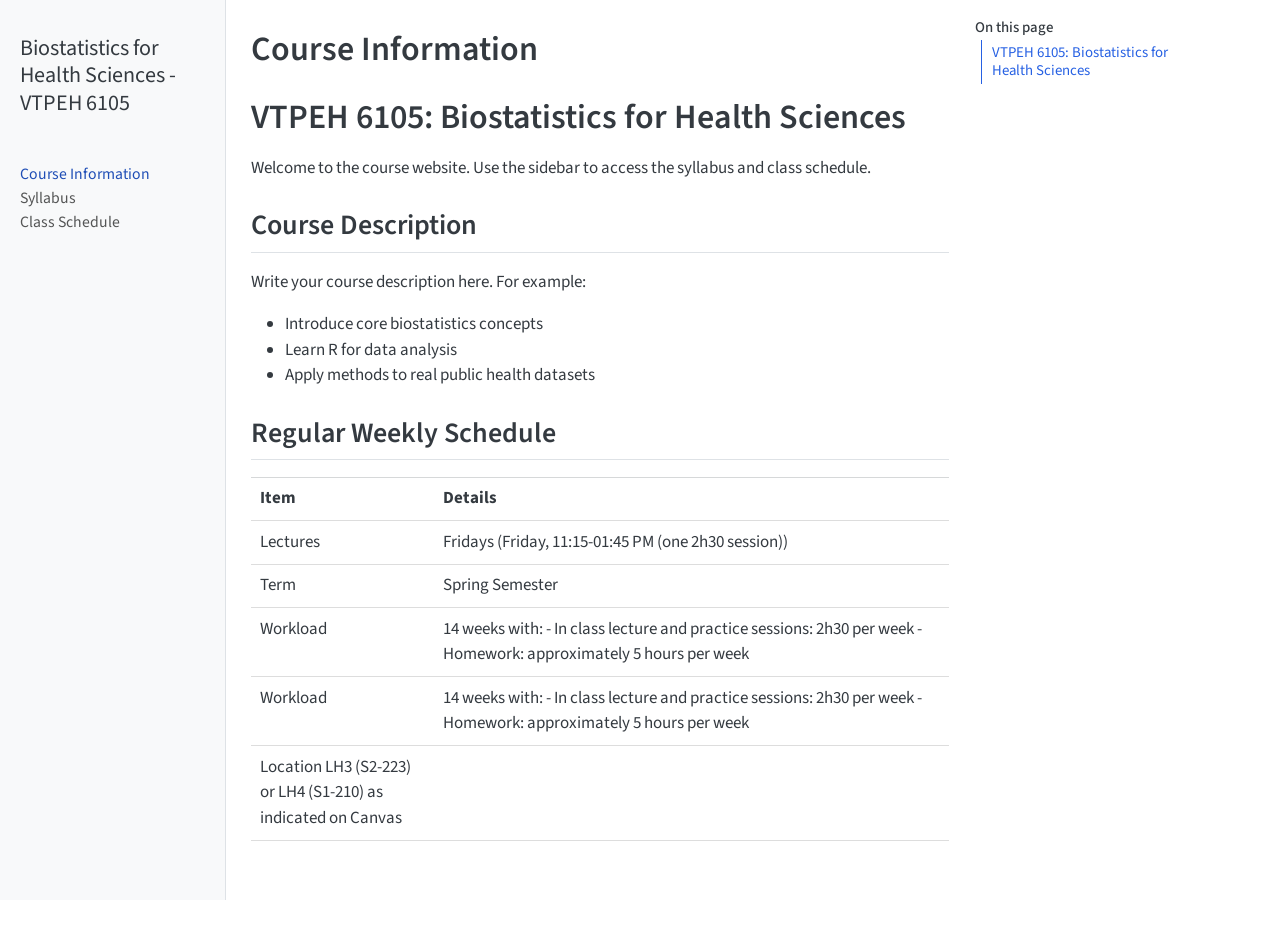
==== docs/index.html @ c9e80346 "Initial Quarto course website" ====
<!DOCTYPE html>
<html xmlns="http://www.w3.org/1999/xhtml" lang="en" xml:lang="en"><head>

<meta charset="utf-8">
<meta name="generator" content="quarto-1.8.27">

<meta name="viewport" content="width=device-width, initial-scale=1.0, user-scalable=yes">


<title>Course Information – Biostatistics for Health Sciences - VTPEH 6105</title>
<style>
code{white-space: pre-wrap;}
span.smallcaps{font-variant: small-caps;}
div.columns{display: flex; gap: min(4vw, 1.5em);}
div.column{flex: auto; overflow-x: auto;}
div.hanging-indent{margin-left: 1.5em; text-indent: -1.5em;}
ul.task-list{list-style: none;}
ul.task-list li input[type="checkbox"] {
  width: 0.8em;
  margin: 0 0.8em 0.2em -1em; /* quarto-specific, see https://github.com/quarto-dev/quarto-cli/issues/4556 */ 
  vertical-align: middle;
}
</style>


<script src="site_libs/quarto-nav/quarto-nav.js"></script>
<script src="site_libs/quarto-nav/headroom.min.js"></script>
<script src="site_libs/clipboard/clipboard.min.js"></script>
<script src="site_libs/quarto-search/autocomplete.umd.js"></script>
<script src="site_libs/quarto-search/fuse.min.js"></script>
<script src="site_libs/quarto-search/quarto-search.js"></script>
<meta name="quarto:offset" content="./">
<script src="site_libs/quarto-html/quarto.js" type="module"></script>
<script src="site_libs/quarto-html/tabsets/tabsets.js" type="module"></script>
<script src="site_libs/quarto-html/axe/axe-check.js" type="module"></script>
<script src="site_libs/quarto-html/popper.min.js"></script>
<script src="site_libs/quarto-html/tippy.umd.min.js"></script>
<script src="site_libs/quarto-html/anchor.min.js"></script>
<link href="site_libs/quarto-html/tippy.css" rel="stylesheet">
<link href="site_libs/quarto-html/quarto-syntax-highlighting-ed96de9b727972fe78a7b5d16c58bf87.css" rel="stylesheet" id="quarto-text-highlighting-styles">
<script src="site_libs/bootstrap/bootstrap.min.js"></script>
<link href="site_libs/bootstrap/bootstrap-icons.css" rel="stylesheet">
<link href="site_libs/bootstrap/bootstrap-a35d343c8bdbcb87d3b82ed68e48a46c.min.css" rel="stylesheet" append-hash="true" id="quarto-bootstrap" data-mode="light">
<script id="quarto-search-options" type="application/json">{
  "location": "sidebar",
  "copy-button": false,
  "collapse-after": 3,
  "panel-placement": "start",
  "type": "textbox",
  "limit": 50,
  "keyboard-shortcut": [
    "f",
    "/",
    "s"
  ],
  "show-item-context": false,
  "language": {
    "search-no-results-text": "No results",
    "search-matching-documents-text": "matching documents",
    "search-copy-link-title": "Copy link to search",
    "search-hide-matches-text": "Hide additional matches",
    "search-more-match-text": "more match in this document",
    "search-more-matches-text": "more matches in this document",
    "search-clear-button-title": "Clear",
    "search-text-placeholder": "",
    "search-detached-cancel-button-title": "Cancel",
    "search-submit-button-title": "Submit",
    "search-label": "Search"
  }
}</script>


<link rel="stylesheet" href="styles.css">
</head>

<body class="nav-sidebar docked quarto-light">

<div id="quarto-search-results"></div>
  <header id="quarto-header" class="headroom fixed-top">
  <nav class="quarto-secondary-nav">
    <div class="container-fluid d-flex">
      <button type="button" class="quarto-btn-toggle btn" data-bs-toggle="collapse" role="button" data-bs-target=".quarto-sidebar-collapse-item" aria-controls="quarto-sidebar" aria-expanded="false" aria-label="Toggle sidebar navigation" onclick="if (window.quartoToggleHeadroom) { window.quartoToggleHeadroom(); }">
        <i class="bi bi-layout-text-sidebar-reverse"></i>
      </button>
        <nav class="quarto-page-breadcrumbs" aria-label="breadcrumb"><ol class="breadcrumb"><li class="breadcrumb-item"><a href="./index.html">Course Information</a></li></ol></nav>
        <a class="flex-grow-1" role="navigation" data-bs-toggle="collapse" data-bs-target=".quarto-sidebar-collapse-item" aria-controls="quarto-sidebar" aria-expanded="false" aria-label="Toggle sidebar navigation" onclick="if (window.quartoToggleHeadroom) { window.quartoToggleHeadroom(); }">      
        </a>
      <button type="button" class="btn quarto-search-button" aria-label="Search" onclick="window.quartoOpenSearch();">
        <i class="bi bi-search"></i>
      </button>
    </div>
  </nav>
</header>
<!-- content -->
<div id="quarto-content" class="quarto-container page-columns page-rows-contents page-layout-article">
<!-- sidebar -->
  <nav id="quarto-sidebar" class="sidebar collapse collapse-horizontal quarto-sidebar-collapse-item sidebar-navigation docked overflow-auto">
    <div class="pt-lg-2 mt-2 text-left sidebar-header">
    <div class="sidebar-title mb-0 py-0">
      <a href="./">Biostatistics for Health Sciences - VTPEH 6105</a> 
    </div>
      </div>
        <div class="mt-2 flex-shrink-0 align-items-center">
        <div class="sidebar-search">
        <div id="quarto-search" class="" title="Search"></div>
        </div>
        </div>
    <div class="sidebar-menu-container"> 
    <ul class="list-unstyled mt-1">
        <li class="sidebar-item">
  <div class="sidebar-item-container"> 
  <a href="./index.html" class="sidebar-item-text sidebar-link active">
 <span class="menu-text">Course Information</span></a>
  </div>
</li>
        <li class="sidebar-item">
  <div class="sidebar-item-container"> 
  <a href="./syllabus.html" class="sidebar-item-text sidebar-link">
 <span class="menu-text">Syllabus</span></a>
  </div>
</li>
        <li class="sidebar-item">
  <div class="sidebar-item-container"> 
  <a href="./schedule.html" class="sidebar-item-text sidebar-link">
 <span class="menu-text">Class Schedule</span></a>
  </div>
</li>
    </ul>
    </div>
</nav>
<div id="quarto-sidebar-glass" class="quarto-sidebar-collapse-item" data-bs-toggle="collapse" data-bs-target=".quarto-sidebar-collapse-item"></div>
<!-- margin-sidebar -->
    <div id="quarto-margin-sidebar" class="sidebar margin-sidebar">
        <nav id="TOC" role="doc-toc" class="toc-active">
    <h2 id="toc-title">On this page</h2>
   
  <ul>
  <li><a href="#vtpeh-6105-biostatistics-for-health-sciences" id="toc-vtpeh-6105-biostatistics-for-health-sciences" class="nav-link active" data-scroll-target="#vtpeh-6105-biostatistics-for-health-sciences">VTPEH 6105: Biostatistics for Health Sciences</a>
  <ul class="collapse">
  <li><a href="#course-description" id="toc-course-description" class="nav-link" data-scroll-target="#course-description">Course Description</a></li>
  <li><a href="#regular-weekly-schedule" id="toc-regular-weekly-schedule" class="nav-link" data-scroll-target="#regular-weekly-schedule">Regular Weekly Schedule</a></li>
  </ul></li>
  </ul>
</nav>
    </div>
<!-- main -->
<main class="content" id="quarto-document-content">

<header id="title-block-header" class="quarto-title-block default">
<div class="quarto-title">
<h1 class="title">Course Information</h1>
</div>



<div class="quarto-title-meta">

    
  
    
  </div>
  


</header>


<section id="vtpeh-6105-biostatistics-for-health-sciences" class="level1">
<h1>VTPEH 6105: Biostatistics for Health Sciences</h1>
<p>Welcome to the course website. Use the sidebar to access the syllabus and class schedule.</p>
<section id="course-description" class="level2">
<h2 class="anchored" data-anchor-id="course-description">Course Description</h2>
<p>Write your course description here. For example:</p>
<ul>
<li>Introduce core biostatistics concepts</li>
<li>Learn R for data analysis</li>
<li>Apply methods to real public health datasets</li>
</ul>
</section>
<section id="regular-weekly-schedule" class="level2">
<h2 class="anchored" data-anchor-id="regular-weekly-schedule">Regular Weekly Schedule</h2>
<table class="caption-top table">
<colgroup>
<col style="width: 26%">
<col style="width: 73%">
</colgroup>
<thead>
<tr class="header">
<th>Item</th>
<th>Details</th>
</tr>
</thead>
<tbody>
<tr class="odd">
<td>Lectures</td>
<td>Fridays (Friday, 11:15-01:45 PM (one 2h30 session))</td>
</tr>
<tr class="even">
<td>Term</td>
<td>Spring Semester</td>
</tr>
<tr class="odd">
<td>Workload</td>
<td>14 weeks with: - In class lecture and practice sessions: 2h30 per week - Homework: approximately 5 hours per week</td>
</tr>
<tr class="even">
<td>Workload</td>
<td>14 weeks with: - In class lecture and practice sessions: 2h30 per week - Homework: approximately 5 hours per week</td>
</tr>
<tr class="odd">
<td>Location LH3 (S2-223) or LH4 (S1-210) as indicated on Canvas</td>
<td></td>
</tr>
</tbody>
</table>


</section>
</section>

</main> <!-- /main -->
<script id="quarto-html-after-body" type="application/javascript">
  window.document.addEventListener("DOMContentLoaded", function (event) {
    const icon = "";
    const anchorJS = new window.AnchorJS();
    anchorJS.options = {
      placement: 'right',
      icon: icon
    };
    anchorJS.add('.anchored');
    const isCodeAnnotation = (el) => {
      for (const clz of el.classList) {
        if (clz.startsWith('code-annotation-')) {                     
          return true;
        }
      }
      return false;
    }
    const onCopySuccess = function(e) {
      // button target
      const button = e.trigger;
      // don't keep focus
      button.blur();
      // flash "checked"
      button.classList.add('code-copy-button-checked');
      var currentTitle = button.getAttribute("title");
      button.setAttribute("title", "Copied!");
      let tooltip;
      if (window.bootstrap) {
        button.setAttribute("data-bs-toggle", "tooltip");
        button.setAttribute("data-bs-placement", "left");
        button.setAttribute("data-bs-title", "Copied!");
        tooltip = new bootstrap.Tooltip(button, 
          { trigger: "manual", 
            customClass: "code-copy-button-tooltip",
            offset: [0, -8]});
        tooltip.show();    
      }
      setTimeout(function() {
        if (tooltip) {
          tooltip.hide();
          button.removeAttribute("data-bs-title");
          button.removeAttribute("data-bs-toggle");
          button.removeAttribute("data-bs-placement");
        }
        button.setAttribute("title", currentTitle);
        button.classList.remove('code-copy-button-checked');
      }, 1000);
      // clear code selection
      e.clearSelection();
    }
    const getTextToCopy = function(trigger) {
      const outerScaffold = trigger.parentElement.cloneNode(true);
      const codeEl = outerScaffold.querySelector('code');
      for (const childEl of codeEl.children) {
        if (isCodeAnnotation(childEl)) {
          childEl.remove();
        }
      }
      return codeEl.innerText;
    }
    const clipboard = new window.ClipboardJS('.code-copy-button:not([data-in-quarto-modal])', {
      text: getTextToCopy
    });
    clipboard.on('success', onCopySuccess);
    if (window.document.getElementById('quarto-embedded-source-code-modal')) {
      const clipboardModal = new window.ClipboardJS('.code-copy-button[data-in-quarto-modal]', {
        text: getTextToCopy,
        container: window.document.getElementById('quarto-embedded-source-code-modal')
      });
      clipboardModal.on('success', onCopySuccess);
    }
      var localhostRegex = new RegExp(/^(?:http|https):\/\/localhost\:?[0-9]*\//);
      var mailtoRegex = new RegExp(/^mailto:/);
        var filterRegex = new RegExp('/' + window.location.host + '/');
      var isInternal = (href) => {
          return filterRegex.test(href) || localhostRegex.test(href) || mailtoRegex.test(href);
      }
      // Inspect non-navigation links and adorn them if external
     var links = window.document.querySelectorAll('a[href]:not(.nav-link):not(.navbar-brand):not(.toc-action):not(.sidebar-link):not(.sidebar-item-toggle):not(.pagination-link):not(.no-external):not([aria-hidden]):not(.dropdown-item):not(.quarto-navigation-tool):not(.about-link)');
      for (var i=0; i<links.length; i++) {
        const link = links[i];
        if (!isInternal(link.href)) {
          // undo the damage that might have been done by quarto-nav.js in the case of
          // links that we want to consider external
          if (link.dataset.originalHref !== undefined) {
            link.href = link.dataset.originalHref;
          }
        }
      }
    function tippyHover(el, contentFn, onTriggerFn, onUntriggerFn) {
      const config = {
        allowHTML: true,
        maxWidth: 500,
        delay: 100,
        arrow: false,
        appendTo: function(el) {
            return el.parentElement;
        },
        interactive: true,
        interactiveBorder: 10,
        theme: 'quarto',
        placement: 'bottom-start',
      };
      if (contentFn) {
        config.content = contentFn;
      }
      if (onTriggerFn) {
        config.onTrigger = onTriggerFn;
      }
      if (onUntriggerFn) {
        config.onUntrigger = onUntriggerFn;
      }
      window.tippy(el, config); 
    }
    const noterefs = window.document.querySelectorAll('a[role="doc-noteref"]');
    for (var i=0; i<noterefs.length; i++) {
      const ref = noterefs[i];
      tippyHover(ref, function() {
        // use id or data attribute instead here
        let href = ref.getAttribute('data-footnote-href') || ref.getAttribute('href');
        try { href = new URL(href).hash; } catch {}
        const id = href.replace(/^#\/?/, "");
        const note = window.document.getElementById(id);
        if (note) {
          return note.innerHTML;
        } else {
          return "";
        }
      });
    }
    const xrefs = window.document.querySelectorAll('a.quarto-xref');
    const processXRef = (id, note) => {
      // Strip column container classes
      const stripColumnClz = (el) => {
        el.classList.remove("page-full", "page-columns");
        if (el.children) {
          for (const child of el.children) {
            stripColumnClz(child);
          }
        }
      }
      stripColumnClz(note)
      if (id === null || id.startsWith('sec-')) {
        // Special case sections, only their first couple elements
        const container = document.createElement("div");
        if (note.children && note.children.length > 2) {
          container.appendChild(note.children[0].cloneNode(true));
          for (let i = 1; i < note.children.length; i++) {
            const child = note.children[i];
            if (child.tagName === "P" && child.innerText === "") {
              continue;
            } else {
              container.appendChild(child.cloneNode(true));
              break;
            }
          }
          if (window.Quarto?.typesetMath) {
            window.Quarto.typesetMath(container);
          }
          return container.innerHTML
        } else {
          if (window.Quarto?.typesetMath) {
            window.Quarto.typesetMath(note);
          }
          return note.innerHTML;
        }
      } else {
        // Remove any anchor links if they are present
        const anchorLink = note.querySelector('a.anchorjs-link');
        if (anchorLink) {
          anchorLink.remove();
        }
        if (window.Quarto?.typesetMath) {
          window.Quarto.typesetMath(note);
        }
        if (note.classList.contains("callout")) {
          return note.outerHTML;
        } else {
          return note.innerHTML;
        }
      }
    }
    for (var i=0; i<xrefs.length; i++) {
      const xref = xrefs[i];
      tippyHover(xref, undefined, function(instance) {
        instance.disable();
        let url = xref.getAttribute('href');
        let hash = undefined; 
        if (url.startsWith('#')) {
          hash = url;
        } else {
          try { hash = new URL(url).hash; } catch {}
        }
        if (hash) {
          const id = hash.replace(/^#\/?/, "");
          const note = window.document.getElementById(id);
          if (note !== null) {
            try {
              const html = processXRef(id, note.cloneNode(true));
              instance.setContent(html);
            } finally {
              instance.enable();
              instance.show();
            }
          } else {
            // See if we can fetch this
            fetch(url.split('#')[0])
            .then(res => res.text())
            .then(html => {
              const parser = new DOMParser();
              const htmlDoc = parser.parseFromString(html, "text/html");
              const note = htmlDoc.getElementById(id);
              if (note !== null) {
                const html = processXRef(id, note);
                instance.setContent(html);
              } 
            }).finally(() => {
              instance.enable();
              instance.show();
            });
          }
        } else {
          // See if we can fetch a full url (with no hash to target)
          // This is a special case and we should probably do some content thinning / targeting
          fetch(url)
          .then(res => res.text())
          .then(html => {
            const parser = new DOMParser();
            const htmlDoc = parser.parseFromString(html, "text/html");
            const note = htmlDoc.querySelector('main.content');
            if (note !== null) {
              // This should only happen for chapter cross references
              // (since there is no id in the URL)
              // remove the first header
              if (note.children.length > 0 && note.children[0].tagName === "HEADER") {
                note.children[0].remove();
              }
              const html = processXRef(null, note);
              instance.setContent(html);
            } 
          }).finally(() => {
            instance.enable();
            instance.show();
          });
        }
      }, function(instance) {
      });
    }
        let selectedAnnoteEl;
        const selectorForAnnotation = ( cell, annotation) => {
          let cellAttr = 'data-code-cell="' + cell + '"';
          let lineAttr = 'data-code-annotation="' +  annotation + '"';
          const selector = 'span[' + cellAttr + '][' + lineAttr + ']';
          return selector;
        }
        const selectCodeLines = (annoteEl) => {
          const doc = window.document;
          const targetCell = annoteEl.getAttribute("data-target-cell");
          const targetAnnotation = annoteEl.getAttribute("data-target-annotation");
          const annoteSpan = window.document.querySelector(selectorForAnnotation(targetCell, targetAnnotation));
          const lines = annoteSpan.getAttribute("data-code-lines").split(",");
          const lineIds = lines.map((line) => {
            return targetCell + "-" + line;
          })
          let top = null;
          let height = null;
          let parent = null;
          if (lineIds.length > 0) {
              //compute the position of the single el (top and bottom and make a div)
              const el = window.document.getElementById(lineIds[0]);
              top = el.offsetTop;
              height = el.offsetHeight;
              parent = el.parentElement.parentElement;
            if (lineIds.length > 1) {
              const lastEl = window.document.getElementById(lineIds[lineIds.length - 1]);
              const bottom = lastEl.offsetTop + lastEl.offsetHeight;
              height = bottom - top;
            }
            if (top !== null && height !== null && parent !== null) {
              // cook up a div (if necessary) and position it 
              let div = window.document.getElementById("code-annotation-line-highlight");
              if (div === null) {
                div = window.document.createElement("div");
                div.setAttribute("id", "code-annotation-line-highlight");
                div.style.position = 'absolute';
                parent.appendChild(div);
              }
              div.style.top = top - 2 + "px";
              div.style.height = height + 4 + "px";
              div.style.left = 0;
              let gutterDiv = window.document.getElementById("code-annotation-line-highlight-gutter");
              if (gutterDiv === null) {
                gutterDiv = window.document.createElement("div");
                gutterDiv.setAttribute("id", "code-annotation-line-highlight-gutter");
                gutterDiv.style.position = 'absolute';
                const codeCell = window.document.getElementById(targetCell);
                const gutter = codeCell.querySelector('.code-annotation-gutter');
                gutter.appendChild(gutterDiv);
              }
              gutterDiv.style.top = top - 2 + "px";
              gutterDiv.style.height = height + 4 + "px";
            }
            selectedAnnoteEl = annoteEl;
          }
        };
        const unselectCodeLines = () => {
          const elementsIds = ["code-annotation-line-highlight", "code-annotation-line-highlight-gutter"];
          elementsIds.forEach((elId) => {
            const div = window.document.getElementById(elId);
            if (div) {
              div.remove();
            }
          });
          selectedAnnoteEl = undefined;
        };
          // Handle positioning of the toggle
      window.addEventListener(
        "resize",
        throttle(() => {
          elRect = undefined;
          if (selectedAnnoteEl) {
            selectCodeLines(selectedAnnoteEl);
          }
        }, 10)
      );
      function throttle(fn, ms) {
      let throttle = false;
      let timer;
        return (...args) => {
          if(!throttle) { // first call gets through
              fn.apply(this, args);
              throttle = true;
          } else { // all the others get throttled
              if(timer) clearTimeout(timer); // cancel #2
              timer = setTimeout(() => {
                fn.apply(this, args);
                timer = throttle = false;
              }, ms);
          }
        };
      }
        // Attach click handler to the DT
        const annoteDls = window.document.querySelectorAll('dt[data-target-cell]');
        for (const annoteDlNode of annoteDls) {
          annoteDlNode.addEventListener('click', (event) => {
            const clickedEl = event.target;
            if (clickedEl !== selectedAnnoteEl) {
              unselectCodeLines();
              const activeEl = window.document.querySelector('dt[data-target-cell].code-annotation-active');
              if (activeEl) {
                activeEl.classList.remove('code-annotation-active');
              }
              selectCodeLines(clickedEl);
              clickedEl.classList.add('code-annotation-active');
            } else {
              // Unselect the line
              unselectCodeLines();
              clickedEl.classList.remove('code-annotation-active');
            }
          });
        }
    const findCites = (el) => {
      const parentEl = el.parentElement;
      if (parentEl) {
        const cites = parentEl.dataset.cites;
        if (cites) {
          return {
            el,
            cites: cites.split(' ')
          };
        } else {
          return findCites(el.parentElement)
        }
      } else {
        return undefined;
      }
    };
    var bibliorefs = window.document.querySelectorAll('a[role="doc-biblioref"]');
    for (var i=0; i<bibliorefs.length; i++) {
      const ref = bibliorefs[i];
      const citeInfo = findCites(ref);
      if (citeInfo) {
        tippyHover(citeInfo.el, function() {
          var popup = window.document.createElement('div');
          citeInfo.cites.forEach(function(cite) {
            var citeDiv = window.document.createElement('div');
            citeDiv.classList.add('hanging-indent');
            citeDiv.classList.add('csl-entry');
            var biblioDiv = window.document.getElementById('ref-' + cite);
            if (biblioDiv) {
              citeDiv.innerHTML = biblioDiv.innerHTML;
            }
            popup.appendChild(citeDiv);
          });
          return popup.innerHTML;
        });
      }
    }
  });
  </script>
</div> <!-- /content -->




</body></html>
---- docs/site_libs/quarto-html/tippy.css ----
.tippy-box[data-animation=fade][data-state=hidden]{opacity:0}[data-tippy-root]{max-width:calc(100vw - 10px)}.tippy-box{position:relative;background-color:#333;color:#fff;border-radius:4px;font-size:14px;line-height:1.4;white-space:normal;outline:0;transition-property:transform,visibility,opacity}.tippy-box[data-placement^=top]>.tippy-arrow{bottom:0}.tippy-box[data-placement^=top]>.tippy-arrow:before{bottom:-7px;left:0;border-width:8px 8px 0;border-top-color:initial;transform-origin:center top}.tippy-box[data-placement^=bottom]>.tippy-arrow{top:0}.tippy-box[data-placement^=bottom]>.tippy-arrow:before{top:-7px;left:0;border-width:0 8px 8px;border-bottom-color:initial;transform-origin:center bottom}.tippy-box[data-placement^=left]>.tippy-arrow{right:0}.tippy-box[data-placement^=left]>.tippy-arrow:before{border-width:8px 0 8px 8px;border-left-color:initial;right:-7px;transform-origin:center left}.tippy-box[data-placement^=right]>.tippy-arrow{left:0}.tippy-box[data-placement^=right]>.tippy-arrow:before{left:-7px;border-width:8px 8px 8px 0;border-right-color:initial;transform-origin:center right}.tippy-box[data-inertia][data-state=visible]{transition-timing-function:cubic-bezier(.54,1.5,.38,1.11)}.tippy-arrow{width:16px;height:16px;color:#333}.tippy-arrow:before{content:"";position:absolute;border-color:transparent;border-style:solid}.tippy-content{position:relative;padding:5px 9px;z-index:1}
---- docs/site_libs/quarto-html/quarto-syntax-highlighting-ed96de9b727972fe78a7b5d16c58bf87.css ----
/* quarto syntax highlight colors */
:root {
  --quarto-hl-ot-color: #003B4F;
  --quarto-hl-at-color: #657422;
  --quarto-hl-ss-color: #20794D;
  --quarto-hl-an-color: #5E5E5E;
  --quarto-hl-fu-color: #4758AB;
  --quarto-hl-st-color: #20794D;
  --quarto-hl-cf-color: #003B4F;
  --quarto-hl-op-color: #5E5E5E;
  --quarto-hl-er-color: #AD0000;
  --quarto-hl-bn-color: #AD0000;
  --quarto-hl-al-color: #AD0000;
  --quarto-hl-va-color: #111111;
  --quarto-hl-bu-color: inherit;
  --quarto-hl-ex-color: inherit;
  --quarto-hl-pp-color: #AD0000;
  --quarto-hl-in-color: #5E5E5E;
  --quarto-hl-vs-color: #20794D;
  --quarto-hl-wa-color: #5E5E5E;
  --quarto-hl-do-color: #5E5E5E;
  --quarto-hl-im-color: #00769E;
  --quarto-hl-ch-color: #20794D;
  --quarto-hl-dt-color: #AD0000;
  --quarto-hl-fl-color: #AD0000;
  --quarto-hl-co-color: #5E5E5E;
  --quarto-hl-cv-color: #5E5E5E;
  --quarto-hl-cn-color: #8f5902;
  --quarto-hl-sc-color: #5E5E5E;
  --quarto-hl-dv-color: #AD0000;
  --quarto-hl-kw-color: #003B4F;
}

/* other quarto variables */
:root {
  --quarto-font-monospace: SFMono-Regular, Menlo, Monaco, Consolas, "Liberation Mono", "Courier New", monospace;
}

/* syntax highlight based on Pandoc's rules */
pre > code.sourceCode > span {
  color: #003B4F;
}

code.sourceCode > span {
  color: #003B4F;
}

div.sourceCode,
div.sourceCode pre.sourceCode {
  color: #003B4F;
}

/* Normal */
code span {
  color: #003B4F;
}

/* Alert */
code span.al {
  color: #AD0000;
  font-style: inherit;
}

/* Annotation */
code span.an {
  color: #5E5E5E;
  font-style: inherit;
}

/* Attribute */
code span.at {
  color: #657422;
  font-style: inherit;
}

/* BaseN */
code span.bn {
  color: #AD0000;
  font-style: inherit;
}

/* BuiltIn */
code span.bu {
  font-style: inherit;
}

/* ControlFlow */
code span.cf {
  color: #003B4F;
  font-weight: bold;
  font-style: inherit;
}

/* Char */
code span.ch {
  color: #20794D;
  font-style: inherit;
}

/* Constant */
code span.cn {
  color: #8f5902;
  font-style: inherit;
}

/* Comment */
code span.co {
  color: #5E5E5E;
  font-style: inherit;
}

/* CommentVar */
code span.cv {
  color: #5E5E5E;
  font-style: italic;
}

/* Documentation */
code span.do {
  color: #5E5E5E;
  font-style: italic;
}

/* DataType */
code span.dt {
  color: #AD0000;
  font-style: inherit;
}

/* DecVal */
code span.dv {
  color: #AD0000;
  font-style: inherit;
}

/* Error */
code span.er {
  color: #AD0000;
  font-style: inherit;
}

/* Extension */
code span.ex {
  font-style: inherit;
}

/* Float */
code span.fl {
  color: #AD0000;
  font-style: inherit;
}

/* Function */
code span.fu {
  color: #4758AB;
  font-style: inherit;
}

/* Import */
code span.im {
  color: #00769E;
  font-style: inherit;
}

/* Information */
code span.in {
  color: #5E5E5E;
  font-style: inherit;
}

/* Keyword */
code span.kw {
  color: #003B4F;
  font-weight: bold;
  font-style: inherit;
}

/* Operator */
code span.op {
  color: #5E5E5E;
  font-style: inherit;
}

/* Other */
code span.ot {
  color: #003B4F;
  font-style: inherit;
}

/* Preprocessor */
code span.pp {
  color: #AD0000;
  font-style: inherit;
}

/* SpecialChar */
code span.sc {
  color: #5E5E5E;
  font-style: inherit;
}

/* SpecialString */
code span.ss {
  color: #20794D;
  font-style: inherit;
}

/* String */
code span.st {
  color: #20794D;
  font-style: inherit;
}

/* Variable */
code span.va {
  color: #111111;
  font-style: inherit;
}

/* VerbatimString */
code span.vs {
  color: #20794D;
  font-style: inherit;
}

/* Warning */
code span.wa {
  color: #5E5E5E;
  font-style: italic;
}

.prevent-inlining {
  content: "</";
}

/*# sourceMappingURL=0920dd6d7437995b8cdf7429764427b1.css.map */
---- docs/styles.css ----
/* Make the main content a bit wider */
.page-columns {
  max-width: 1200px;
}

/* Slightly bigger headings */
h1, h2 {
  margin-top: 1.6rem;
}

/* Make tables span full width */
table {
  width: 100%;
  border-collapse: collapse;
}

th, td {
  padding: 0.4rem 0.6rem;
  border-bottom: 1px solid #ddd;
}
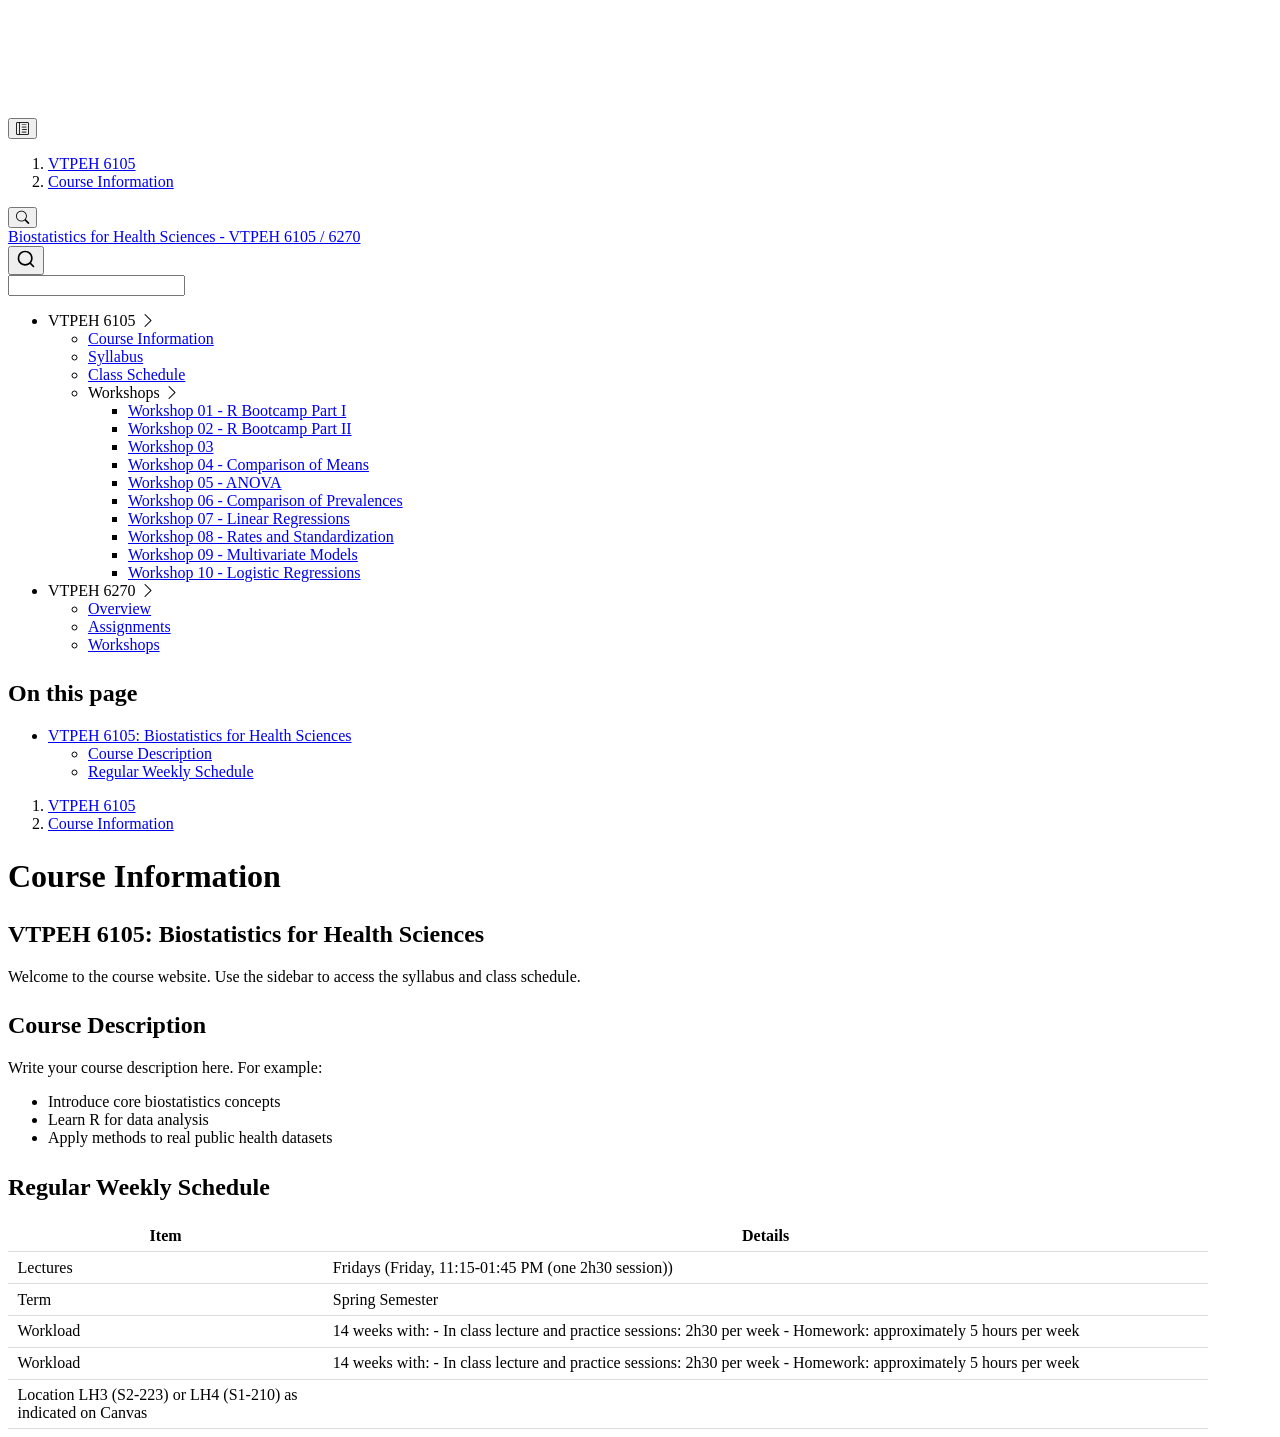
==== commit 33560b24: "Add VTPEH 6105 workshops section and page" ====
--- a/docs/index.html
+++ b/docs/index.html
@@ -2,13 +2,16 @@
 <html xmlns="http://www.w3.org/1999/xhtml" lang="en" xml:lang="en"><head>
 
 <meta charset="utf-8">
-<meta name="generator" content="quarto-1.8.27">
+<meta name="generator" content="quarto-1.9.29">
 
 <meta name="viewport" content="width=device-width, initial-scale=1.0, user-scalable=yes">
 
 
-<title>Course Information – Biostatistics for Health Sciences - VTPEH 6105</title>
+<title>Course Information – Biostatistics for Health Sciences - VTPEH 6105 / 6270</title>
 <style>
+/* Default styles provided by pandoc.
+** See https://pandoc.org/MANUAL.html#variables-for-html for config info.
+*/
 code{white-space: pre-wrap;}
 span.smallcaps{font-variant: small-caps;}
 div.columns{display: flex; gap: min(4vw, 1.5em);}
@@ -32,15 +35,14 @@
 <meta name="quarto:offset" content="./">
 <script src="site_libs/quarto-html/quarto.js" type="module"></script>
 <script src="site_libs/quarto-html/tabsets/tabsets.js" type="module"></script>
-<script src="site_libs/quarto-html/axe/axe-check.js" type="module"></script>
 <script src="site_libs/quarto-html/popper.min.js"></script>
 <script src="site_libs/quarto-html/tippy.umd.min.js"></script>
 <script src="site_libs/quarto-html/anchor.min.js"></script>
 <link href="site_libs/quarto-html/tippy.css" rel="stylesheet">
-<link href="site_libs/quarto-html/quarto-syntax-highlighting-ed96de9b727972fe78a7b5d16c58bf87.css" rel="stylesheet" id="quarto-text-highlighting-styles">
+<link href="site_libs/quarto-html/quarto-syntax-highlighting-dfa48a90d809c806c7ea2d5aecd9fc66.css" rel="stylesheet" id="quarto-text-highlighting-styles">
 <script src="site_libs/bootstrap/bootstrap.min.js"></script>
 <link href="site_libs/bootstrap/bootstrap-icons.css" rel="stylesheet">
-<link href="site_libs/bootstrap/bootstrap-a35d343c8bdbcb87d3b82ed68e48a46c.min.css" rel="stylesheet" append-hash="true" id="quarto-bootstrap" data-mode="light">
+<link href="site_libs/bootstrap/bootstrap-787e033c7b6f65c9dfccb6078e5d2d34.min.css" rel="stylesheet" append-hash="true" id="quarto-bootstrap" data-mode="light">
 <script id="quarto-search-options" type="application/json">{
   "location": "sidebar",
   "copy-button": false,
@@ -82,7 +84,7 @@
       <button type="button" class="quarto-btn-toggle btn" data-bs-toggle="collapse" role="button" data-bs-target=".quarto-sidebar-collapse-item" aria-controls="quarto-sidebar" aria-expanded="false" aria-label="Toggle sidebar navigation" onclick="if (window.quartoToggleHeadroom) { window.quartoToggleHeadroom(); }">
         <i class="bi bi-layout-text-sidebar-reverse"></i>
       </button>
-        <nav class="quarto-page-breadcrumbs" aria-label="breadcrumb"><ol class="breadcrumb"><li class="breadcrumb-item"><a href="./index.html">Course Information</a></li></ol></nav>
+        <nav class="quarto-page-breadcrumbs" aria-label="breadcrumb"><ol class="breadcrumb"><li class="breadcrumb-item"><a href="./index.html">VTPEH 6105</a></li><li class="breadcrumb-item"><a href="./index.html">Course Information</a></li></ol></nav>
         <a class="flex-grow-1" role="navigation" data-bs-toggle="collapse" data-bs-target=".quarto-sidebar-collapse-item" aria-controls="quarto-sidebar" aria-expanded="false" aria-label="Toggle sidebar navigation" onclick="if (window.quartoToggleHeadroom) { window.quartoToggleHeadroom(); }">      
         </a>
       <button type="button" class="btn quarto-search-button" aria-label="Search" onclick="window.quartoOpenSearch();">
@@ -97,7 +99,7 @@
   <nav id="quarto-sidebar" class="sidebar collapse collapse-horizontal quarto-sidebar-collapse-item sidebar-navigation docked overflow-auto">
     <div class="pt-lg-2 mt-2 text-left sidebar-header">
     <div class="sidebar-title mb-0 py-0">
-      <a href="./">Biostatistics for Health Sciences - VTPEH 6105</a> 
+      <a href="./">Biostatistics for Health Sciences - VTPEH 6105 / 6270</a> 
     </div>
       </div>
         <div class="mt-2 flex-shrink-0 align-items-center">
@@ -107,24 +109,135 @@
         </div>
     <div class="sidebar-menu-container"> 
     <ul class="list-unstyled mt-1">
-        <li class="sidebar-item">
+        <li class="sidebar-item sidebar-item-section">
+      <div class="sidebar-item-container"> 
+            <a class="sidebar-item-text sidebar-link text-start" data-bs-toggle="collapse" data-bs-target="#quarto-sidebar-section-1" role="navigation" aria-expanded="true">
+ <span class="menu-text">VTPEH 6105</span></a>
+          <a class="sidebar-item-toggle text-start" data-bs-toggle="collapse" data-bs-target="#quarto-sidebar-section-1" role="navigation" aria-expanded="true" aria-label="Toggle section">
+            <i class="bi bi-chevron-right ms-2"></i>
+          </a> 
+      </div>
+      <ul id="quarto-sidebar-section-1" class="collapse list-unstyled sidebar-section depth1 show">  
+          <li class="sidebar-item">
   <div class="sidebar-item-container"> 
   <a href="./index.html" class="sidebar-item-text sidebar-link active">
  <span class="menu-text">Course Information</span></a>
   </div>
 </li>
-        <li class="sidebar-item">
+          <li class="sidebar-item">
   <div class="sidebar-item-container"> 
   <a href="./syllabus.html" class="sidebar-item-text sidebar-link">
  <span class="menu-text">Syllabus</span></a>
   </div>
 </li>
-        <li class="sidebar-item">
+          <li class="sidebar-item">
   <div class="sidebar-item-container"> 
   <a href="./schedule.html" class="sidebar-item-text sidebar-link">
  <span class="menu-text">Class Schedule</span></a>
   </div>
 </li>
+          <li class="sidebar-item sidebar-item-section">
+      <div class="sidebar-item-container"> 
+            <a class="sidebar-item-text sidebar-link text-start collapsed" data-bs-toggle="collapse" data-bs-target="#quarto-sidebar-section-2" role="navigation" aria-expanded="false">
+ <span class="menu-text">Workshops</span></a>
+          <a class="sidebar-item-toggle text-start collapsed" data-bs-toggle="collapse" data-bs-target="#quarto-sidebar-section-2" role="navigation" aria-expanded="false" aria-label="Toggle section">
+            <i class="bi bi-chevron-right ms-2"></i>
+          </a> 
+      </div>
+      <ul id="quarto-sidebar-section-2" class="collapse list-unstyled sidebar-section depth2 ">  
+          <li class="sidebar-item">
+  <div class="sidebar-item-container"> 
+  <a href="./Classes-selected (1)/01-23 - Workshop 01 - R Bootcamp Part I/VTPEH6105-WS01-R-Bootcamp-Part-I.html" class="sidebar-item-text sidebar-link">
+ <span class="menu-text">Workshop 01 - R Bootcamp Part I</span></a>
+  </div>
+</li>
+          <li class="sidebar-item">
+  <div class="sidebar-item-container"> 
+  <a href="./Classes-selected (1)/01-30 - Workshop 02 - R Bootcamp Part II/VTPEH6105-WS02-R-Bootcamp-Part-II.html" class="sidebar-item-text sidebar-link">
+ <span class="menu-text">Workshop 02 - R Bootcamp Part II</span></a>
+  </div>
+</li>
+          <li class="sidebar-item">
+  <div class="sidebar-item-container"> 
+  <a href="./workshops.html#workshop-03" class="sidebar-item-text sidebar-link">
+ <span class="menu-text">Workshop 03</span></a>
+  </div>
+</li>
+          <li class="sidebar-item">
+  <div class="sidebar-item-container"> 
+  <a href="./Classes-selected (1)/02-13 - Workshop 04 - Comparison of Means/VTPEH6105-WS04-Mean-Comparison.html" class="sidebar-item-text sidebar-link">
+ <span class="menu-text">Workshop 04 - Comparison of Means</span></a>
+  </div>
+</li>
+          <li class="sidebar-item">
+  <div class="sidebar-item-container"> 
+  <a href="./02-20 - Workshop 05 - Comparison of Means across Multiple Groups/VTPEH6105-WS05-ANOVAs.html" class="sidebar-item-text sidebar-link">
+ <span class="menu-text">Workshop 05 - ANOVA</span></a>
+  </div>
+</li>
+          <li class="sidebar-item">
+  <div class="sidebar-item-container"> 
+  <a href="./02-27 - Workshop 06 - Comparison of Prevalences/VTPEH6105-WS06-Comparison-of-Prevalences.html" class="sidebar-item-text sidebar-link">
+ <span class="menu-text">Workshop 06 - Comparison of Prevalences</span></a>
+  </div>
+</li>
+          <li class="sidebar-item">
+  <div class="sidebar-item-container"> 
+  <a href="./03-06 - Workshop 07 - Linear Regressions/VTPEH6105-WS07-Linear-Regressions.html" class="sidebar-item-text sidebar-link">
+ <span class="menu-text">Workshop 07 - Linear Regressions</span></a>
+  </div>
+</li>
+          <li class="sidebar-item">
+  <div class="sidebar-item-container"> 
+  <a href="./workshops.html#workshop-08" class="sidebar-item-text sidebar-link">
+ <span class="menu-text">Workshop 08 - Rates and Standardization</span></a>
+  </div>
+</li>
+          <li class="sidebar-item">
+  <div class="sidebar-item-container"> 
+  <a href="./03-20 - Workshop 09 - Multivariate Models/VTPEH6105-WS09-Multivariate-Model.html" class="sidebar-item-text sidebar-link">
+ <span class="menu-text">Workshop 09 - Multivariate Models</span></a>
+  </div>
+</li>
+          <li class="sidebar-item">
+  <div class="sidebar-item-container"> 
+  <a href="./03-27 - Workshop 10 - Logistic Regressions/VTPEH6105-WS10-Logistic-Regressions.html" class="sidebar-item-text sidebar-link">
+ <span class="menu-text">Workshop 10 - Logistic Regressions</span></a>
+  </div>
+</li>
+      </ul>
+  </li>
+      </ul>
+  </li>
+        <li class="sidebar-item sidebar-item-section">
+      <div class="sidebar-item-container"> 
+            <a class="sidebar-item-text sidebar-link text-start" data-bs-toggle="collapse" data-bs-target="#quarto-sidebar-section-3" role="navigation" aria-expanded="true">
+ <span class="menu-text">VTPEH 6270</span></a>
+          <a class="sidebar-item-toggle text-start" data-bs-toggle="collapse" data-bs-target="#quarto-sidebar-section-3" role="navigation" aria-expanded="true" aria-label="Toggle section">
+            <i class="bi bi-chevron-right ms-2"></i>
+          </a> 
+      </div>
+      <ul id="quarto-sidebar-section-3" class="collapse list-unstyled sidebar-section depth1 show">  
+          <li class="sidebar-item">
+  <div class="sidebar-item-container"> 
+  <a href="./6270/index.qmd" class="sidebar-item-text sidebar-link">
+ <span class="menu-text">Overview</span></a>
+  </div>
+</li>
+          <li class="sidebar-item">
+  <div class="sidebar-item-container"> 
+  <a href="./6270/assignments.qmd" class="sidebar-item-text sidebar-link">
+ <span class="menu-text">Assignments</span></a>
+  </div>
+</li>
+          <li class="sidebar-item">
+  <div class="sidebar-item-container"> 
+  <a href="./6270/workshops.qmd" class="sidebar-item-text sidebar-link">
+ <span class="menu-text">Workshops</span></a>
+  </div>
+</li>
+      </ul>
+  </li>
     </ul>
     </div>
 </nav>
@@ -146,7 +259,7 @@
 <!-- main -->
 <main class="content" id="quarto-document-content">
 
-<header id="title-block-header" class="quarto-title-block default">
+<header id="title-block-header" class="quarto-title-block default"><nav class="quarto-page-breadcrumbs quarto-title-breadcrumbs d-none d-lg-block" aria-label="breadcrumb"><ol class="breadcrumb"><li class="breadcrumb-item"><a href="./index.html">VTPEH 6105</a></li><li class="breadcrumb-item"><a href="./index.html">Course Information</a></li></ol></nav>
 <div class="quarto-title">
 <h1 class="title">Course Information</h1>
 </div>
--- a/docs/site_libs/quarto-html/quarto-syntax-highlighting-dfa48a90d809c806c7ea2d5aecd9fc66.css
+++ b/docs/site_libs/quarto-html/quarto-syntax-highlighting-dfa48a90d809c806c7ea2d5aecd9fc66.css
@@ -0,0 +1,236 @@
+/* quarto syntax highlight colors */
+:root {
+  --quarto-hl-ot-color: #003B4F;
+  --quarto-hl-at-color: #657422;
+  --quarto-hl-ss-color: #20794D;
+  --quarto-hl-an-color: #5E5E5E;
+  --quarto-hl-fu-color: #4758AB;
+  --quarto-hl-st-color: #20794D;
+  --quarto-hl-cf-color: #003B4F;
+  --quarto-hl-op-color: #5E5E5E;
+  --quarto-hl-er-color: #AD0000;
+  --quarto-hl-bn-color: #AD0000;
+  --quarto-hl-al-color: #AD0000;
+  --quarto-hl-va-color: #111111;
+  --quarto-hl-bu-color: inherit;
+  --quarto-hl-ex-color: inherit;
+  --quarto-hl-pp-color: #AD0000;
+  --quarto-hl-in-color: #5E5E5E;
+  --quarto-hl-vs-color: #20794D;
+  --quarto-hl-wa-color: #5E5E5E;
+  --quarto-hl-do-color: #5E5E5E;
+  --quarto-hl-im-color: #00769E;
+  --quarto-hl-ch-color: #20794D;
+  --quarto-hl-dt-color: #AD0000;
+  --quarto-hl-fl-color: #AD0000;
+  --quarto-hl-co-color: #5E5E5E;
+  --quarto-hl-cv-color: #5E5E5E;
+  --quarto-hl-cn-color: #8f5902;
+  --quarto-hl-sc-color: #5E5E5E;
+  --quarto-hl-dv-color: #AD0000;
+  --quarto-hl-kw-color: #003B4F;
+}
+
+/* other quarto variables */
+:root {
+  --quarto-font-monospace: SFMono-Regular, Menlo, Monaco, Consolas, "Liberation Mono", "Courier New", monospace;
+}
+
+/* syntax highlight based on Pandoc's rules */
+pre > code.sourceCode > span {
+  color: #003B4F;
+}
+
+code.sourceCode > span {
+  color: #003B4F;
+}
+
+div.sourceCode,
+div.sourceCode pre.sourceCode {
+  color: #003B4F;
+}
+
+/* Normal */
+code span {
+  color: #003B4F;
+}
+
+/* Alert */
+code span.al {
+  color: #AD0000;
+  font-style: inherit;
+}
+
+/* Annotation */
+code span.an {
+  color: #5E5E5E;
+  font-style: inherit;
+}
+
+/* Attribute */
+code span.at {
+  color: #657422;
+  font-style: inherit;
+}
+
+/* BaseN */
+code span.bn {
+  color: #AD0000;
+  font-style: inherit;
+}
+
+/* BuiltIn */
+code span.bu {
+  font-style: inherit;
+}
+
+/* ControlFlow */
+code span.cf {
+  color: #003B4F;
+  font-weight: bold;
+  font-style: inherit;
+}
+
+/* Char */
+code span.ch {
+  color: #20794D;
+  font-style: inherit;
+}
+
+/* Constant */
+code span.cn {
+  color: #8f5902;
+  font-style: inherit;
+}
+
+/* Comment */
+code span.co {
+  color: #5E5E5E;
+  font-style: inherit;
+}
+
+/* CommentVar */
+code span.cv {
+  color: #5E5E5E;
+  font-style: italic;
+}
+
+/* Documentation */
+code span.do {
+  color: #5E5E5E;
+  font-style: italic;
+}
+
+/* DataType */
+code span.dt {
+  color: #AD0000;
+  font-style: inherit;
+}
+
+/* DecVal */
+code span.dv {
+  color: #AD0000;
+  font-style: inherit;
+}
+
+/* Error */
+code span.er {
+  color: #AD0000;
+  font-style: inherit;
+}
+
+/* Extension */
+code span.ex {
+  font-style: inherit;
+}
+
+/* Float */
+code span.fl {
+  color: #AD0000;
+  font-style: inherit;
+}
+
+/* Function */
+code span.fu {
+  color: #4758AB;
+  font-style: inherit;
+}
+
+/* Import */
+code span.im {
+  color: #00769E;
+  font-style: inherit;
+}
+
+/* Information */
+code span.in {
+  color: #5E5E5E;
+  font-style: inherit;
+}
+
+/* Keyword */
+code span.kw {
+  color: #003B4F;
+  font-weight: bold;
+  font-style: inherit;
+}
+
+/* Operator */
+code span.op {
+  color: #5E5E5E;
+  font-style: inherit;
+}
+
+/* Other */
+code span.ot {
+  color: #003B4F;
+  font-style: inherit;
+}
+
+/* Preprocessor */
+code span.pp {
+  color: #AD0000;
+  font-style: inherit;
+}
+
+/* SpecialChar */
+code span.sc {
+  color: #5E5E5E;
+  font-style: inherit;
+}
+
+/* SpecialString */
+code span.ss {
+  color: #20794D;
+  font-style: inherit;
+}
+
+/* String */
+code span.st {
+  color: #20794D;
+  font-style: inherit;
+}
+
+/* Variable */
+code span.va {
+  color: #111111;
+  font-style: inherit;
+}
+
+/* VerbatimString */
+code span.vs {
+  color: #20794D;
+  font-style: inherit;
+}
+
+/* Warning */
+code span.wa {
+  color: #5E5E5E;
+  font-style: italic;
+}
+
+.prevent-inlining {
+  content: "</";
+}
+
+/*# sourceMappingURL=916b8b1f574d6be81b69014f6125e791.css.map */
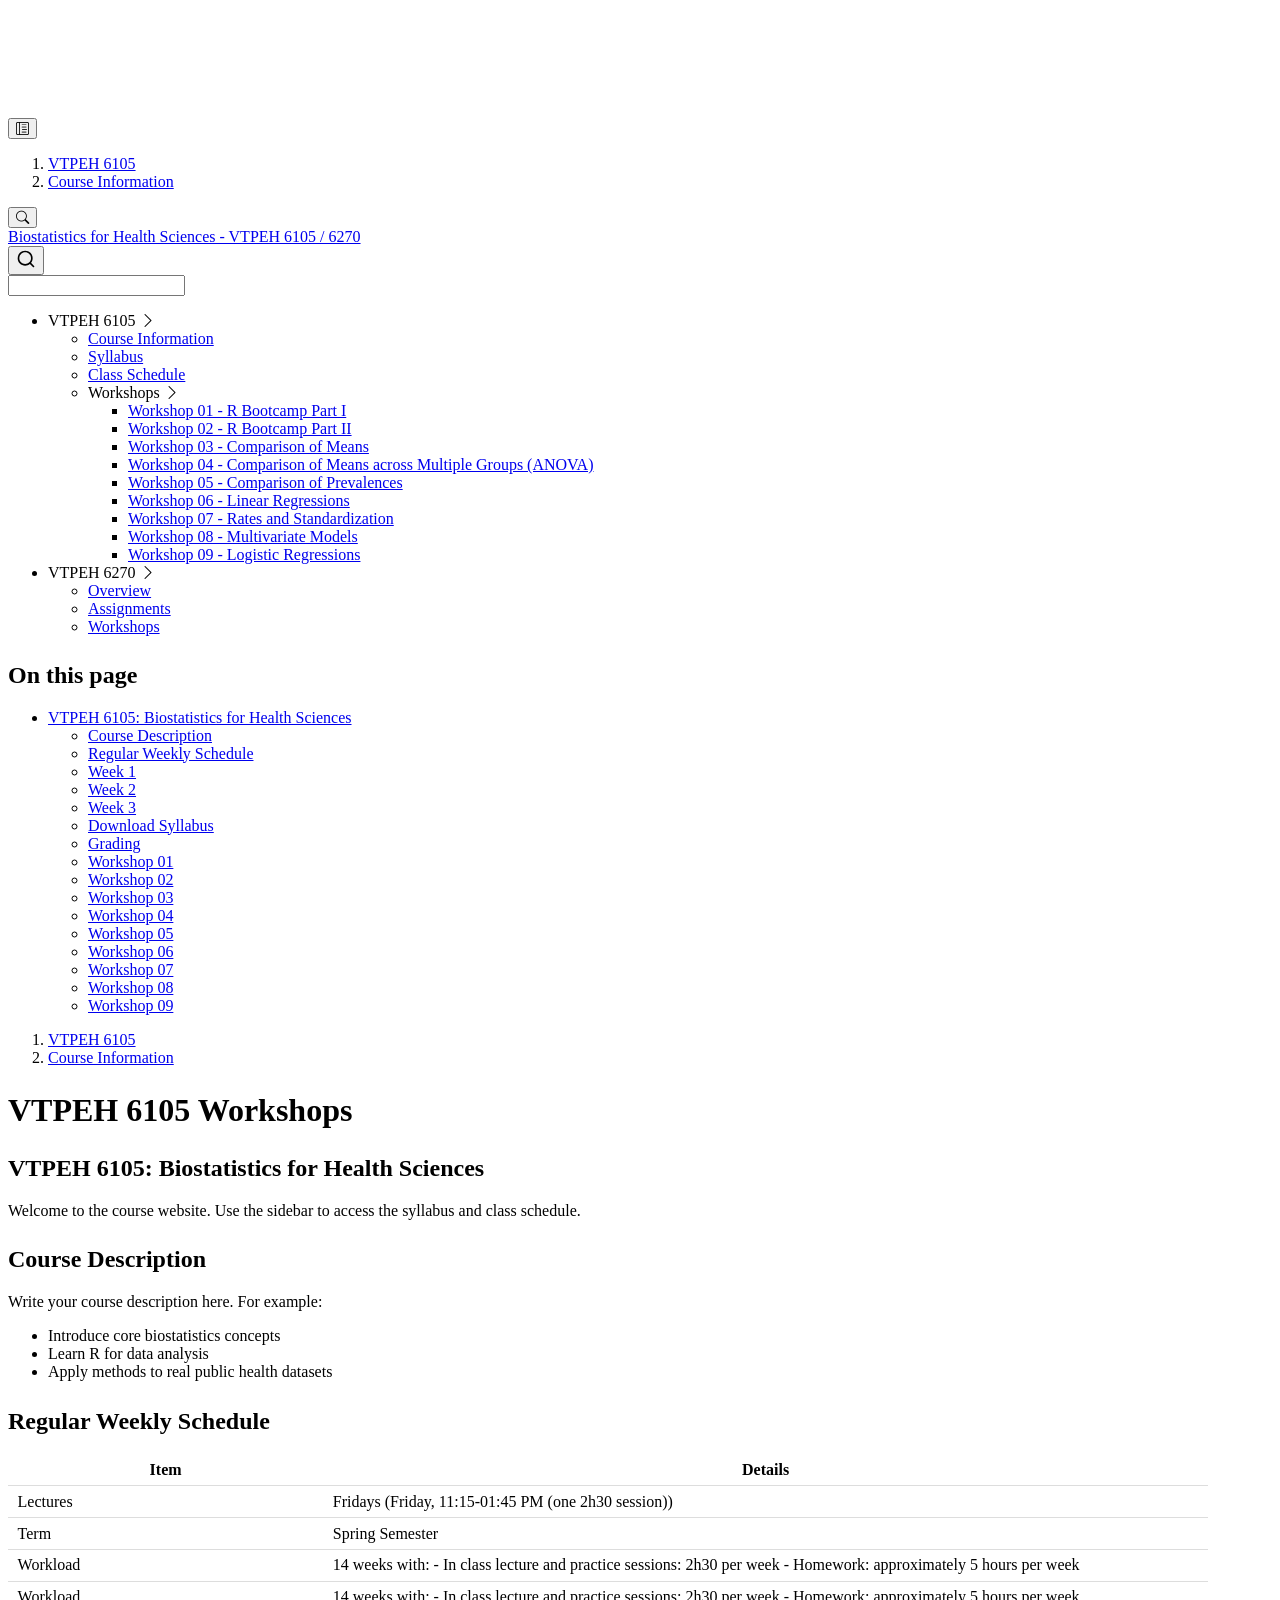
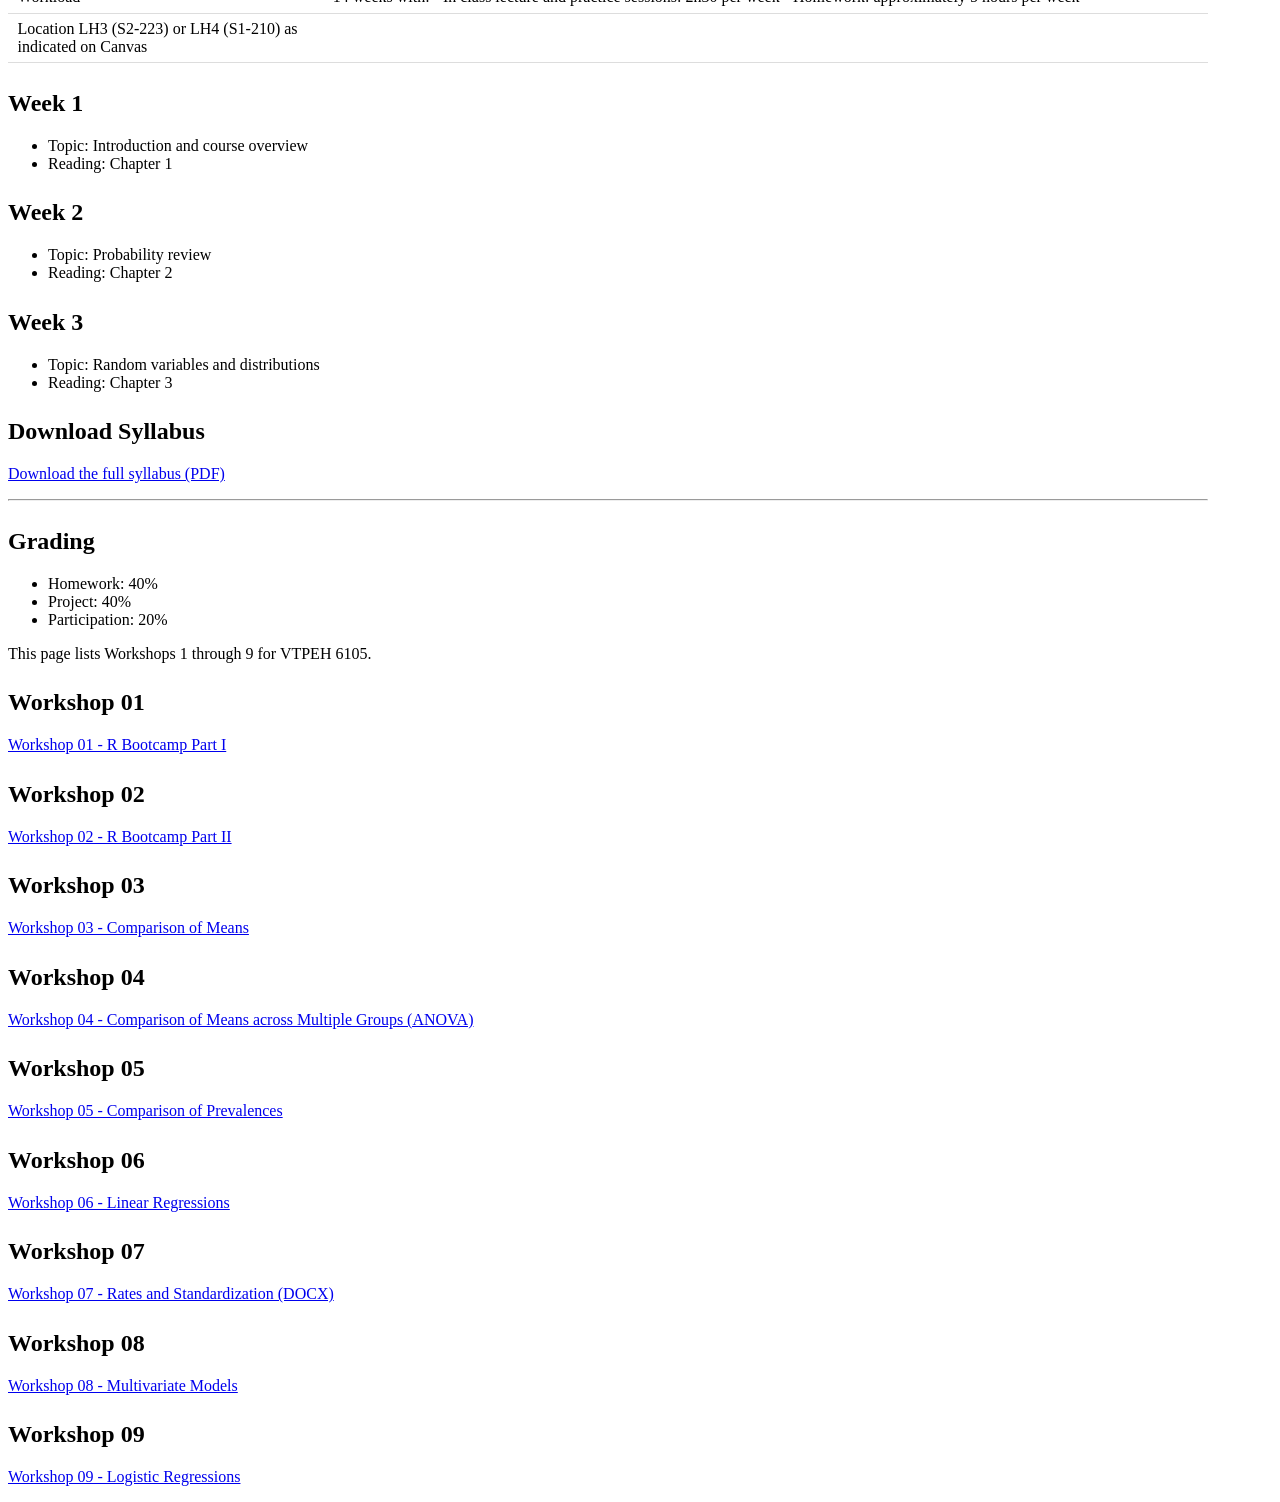
==== commit 14e5238e: "Renumber workshops and remove placeholder" ====
--- a/docs/index.html
+++ b/docs/index.html
@@ -7,7 +7,7 @@
 <meta name="viewport" content="width=device-width, initial-scale=1.0, user-scalable=yes">
 
 
-<title>Course Information – Biostatistics for Health Sciences - VTPEH 6105 / 6270</title>
+<title>VTPEH 6105 Workshops – Biostatistics for Health Sciences - VTPEH 6105 / 6270</title>
 <style>
 /* Default styles provided by pandoc.
 ** See https://pandoc.org/MANUAL.html#variables-for-html for config info.
@@ -159,50 +159,44 @@
 </li>
           <li class="sidebar-item">
   <div class="sidebar-item-container"> 
-  <a href="./workshops.html#workshop-03" class="sidebar-item-text sidebar-link">
- <span class="menu-text">Workshop 03</span></a>
-  </div>
-</li>
-          <li class="sidebar-item">
-  <div class="sidebar-item-container"> 
   <a href="./Classes-selected (1)/02-13 - Workshop 04 - Comparison of Means/VTPEH6105-WS04-Mean-Comparison.html" class="sidebar-item-text sidebar-link">
- <span class="menu-text">Workshop 04 - Comparison of Means</span></a>
+ <span class="menu-text">Workshop 03 - Comparison of Means</span></a>
   </div>
 </li>
           <li class="sidebar-item">
   <div class="sidebar-item-container"> 
   <a href="./02-20 - Workshop 05 - Comparison of Means across Multiple Groups/VTPEH6105-WS05-ANOVAs.html" class="sidebar-item-text sidebar-link">
- <span class="menu-text">Workshop 05 - ANOVA</span></a>
+ <span class="menu-text">Workshop 04 - Comparison of Means across Multiple Groups (ANOVA)</span></a>
   </div>
 </li>
           <li class="sidebar-item">
   <div class="sidebar-item-container"> 
   <a href="./02-27 - Workshop 06 - Comparison of Prevalences/VTPEH6105-WS06-Comparison-of-Prevalences.html" class="sidebar-item-text sidebar-link">
- <span class="menu-text">Workshop 06 - Comparison of Prevalences</span></a>
+ <span class="menu-text">Workshop 05 - Comparison of Prevalences</span></a>
   </div>
 </li>
           <li class="sidebar-item">
   <div class="sidebar-item-container"> 
   <a href="./03-06 - Workshop 07 - Linear Regressions/VTPEH6105-WS07-Linear-Regressions.html" class="sidebar-item-text sidebar-link">
- <span class="menu-text">Workshop 07 - Linear Regressions</span></a>
-  </div>
-</li>
-          <li class="sidebar-item">
-  <div class="sidebar-item-container"> 
-  <a href="./workshops.html#workshop-08" class="sidebar-item-text sidebar-link">
- <span class="menu-text">Workshop 08 - Rates and Standardization</span></a>
+ <span class="menu-text">Workshop 06 - Linear Regressions</span></a>
+  </div>
+</li>
+          <li class="sidebar-item">
+  <div class="sidebar-item-container"> 
+  <a href="./03-13 - Workshop 08 - Rates and Standardization/VTPEH6105 - Workshop 08 - Rates and Standardization.docx" class="sidebar-item-text sidebar-link">
+ <span class="menu-text">Workshop 07 - Rates and Standardization</span></a>
   </div>
 </li>
           <li class="sidebar-item">
   <div class="sidebar-item-container"> 
   <a href="./03-20 - Workshop 09 - Multivariate Models/VTPEH6105-WS09-Multivariate-Model.html" class="sidebar-item-text sidebar-link">
- <span class="menu-text">Workshop 09 - Multivariate Models</span></a>
+ <span class="menu-text">Workshop 08 - Multivariate Models</span></a>
   </div>
 </li>
           <li class="sidebar-item">
   <div class="sidebar-item-container"> 
   <a href="./03-27 - Workshop 10 - Logistic Regressions/VTPEH6105-WS10-Logistic-Regressions.html" class="sidebar-item-text sidebar-link">
- <span class="menu-text">Workshop 10 - Logistic Regressions</span></a>
+ <span class="menu-text">Workshop 09 - Logistic Regressions</span></a>
   </div>
 </li>
       </ul>
@@ -252,6 +246,20 @@
   <ul class="collapse">
   <li><a href="#course-description" id="toc-course-description" class="nav-link" data-scroll-target="#course-description">Course Description</a></li>
   <li><a href="#regular-weekly-schedule" id="toc-regular-weekly-schedule" class="nav-link" data-scroll-target="#regular-weekly-schedule">Regular Weekly Schedule</a></li>
+  <li><a href="#week-1" id="toc-week-1" class="nav-link" data-scroll-target="#week-1">Week 1</a></li>
+  <li><a href="#week-2" id="toc-week-2" class="nav-link" data-scroll-target="#week-2">Week 2</a></li>
+  <li><a href="#week-3" id="toc-week-3" class="nav-link" data-scroll-target="#week-3">Week 3</a></li>
+  <li><a href="#download-syllabus" id="toc-download-syllabus" class="nav-link" data-scroll-target="#download-syllabus">Download Syllabus</a></li>
+  <li><a href="#grading" id="toc-grading" class="nav-link" data-scroll-target="#grading">Grading</a></li>
+  <li><a href="#workshop-01" id="toc-workshop-01" class="nav-link" data-scroll-target="#workshop-01">Workshop 01</a></li>
+  <li><a href="#workshop-02" id="toc-workshop-02" class="nav-link" data-scroll-target="#workshop-02">Workshop 02</a></li>
+  <li><a href="#workshop-03" id="toc-workshop-03" class="nav-link" data-scroll-target="#workshop-03">Workshop 03</a></li>
+  <li><a href="#workshop-04" id="toc-workshop-04" class="nav-link" data-scroll-target="#workshop-04">Workshop 04</a></li>
+  <li><a href="#workshop-05" id="toc-workshop-05" class="nav-link" data-scroll-target="#workshop-05">Workshop 05</a></li>
+  <li><a href="#workshop-06" id="toc-workshop-06" class="nav-link" data-scroll-target="#workshop-06">Workshop 06</a></li>
+  <li><a href="#workshop-07" id="toc-workshop-07" class="nav-link" data-scroll-target="#workshop-07">Workshop 07</a></li>
+  <li><a href="#workshop-08" id="toc-workshop-08" class="nav-link" data-scroll-target="#workshop-08">Workshop 08</a></li>
+  <li><a href="#workshop-09" id="toc-workshop-09" class="nav-link" data-scroll-target="#workshop-09">Workshop 09</a></li>
   </ul></li>
   </ul>
 </nav>
@@ -261,7 +269,7 @@
 
 <header id="title-block-header" class="quarto-title-block default"><nav class="quarto-page-breadcrumbs quarto-title-breadcrumbs d-none d-lg-block" aria-label="breadcrumb"><ol class="breadcrumb"><li class="breadcrumb-item"><a href="./index.html">VTPEH 6105</a></li><li class="breadcrumb-item"><a href="./index.html">Course Information</a></li></ol></nav>
 <div class="quarto-title">
-<h1 class="title">Course Information</h1>
+<h1 class="title">VTPEH 6105 Workshops</h1>
 </div>
 
 
@@ -328,6 +336,77 @@
 </table>
 
 
+</section>
+<section id="week-1" class="level2">
+<h2 class="anchored" data-anchor-id="week-1">Week 1</h2>
+<ul>
+<li>Topic: Introduction and course overview</li>
+<li>Reading: Chapter 1</li>
+</ul>
+</section>
+<section id="week-2" class="level2">
+<h2 class="anchored" data-anchor-id="week-2">Week 2</h2>
+<ul>
+<li>Topic: Probability review</li>
+<li>Reading: Chapter 2</li>
+</ul>
+</section>
+<section id="week-3" class="level2">
+<h2 class="anchored" data-anchor-id="week-3">Week 3</h2>
+<ul>
+<li>Topic: Random variables and distributions</li>
+<li>Reading: Chapter 3</li>
+</ul>
+</section>
+<section id="download-syllabus" class="level2">
+<h2 class="anchored" data-anchor-id="download-syllabus">Download Syllabus</h2>
+<p><a href="files/vtpeh-6105-syllabus.pdf">Download the full syllabus (PDF)</a></p>
+<hr>
+</section>
+<section id="grading" class="level2">
+<h2 class="anchored" data-anchor-id="grading">Grading</h2>
+<ul>
+<li>Homework: 40%</li>
+<li>Project: 40%</li>
+<li>Participation: 20%</li>
+</ul>
+<p>This page lists Workshops 1 through 9 for VTPEH 6105.</p>
+</section>
+<section id="workshop-01" class="level2">
+<h2 class="anchored" data-anchor-id="workshop-01">Workshop 01</h2>
+<p><a href="Classes-selected (1)/01-23 - Workshop 01 - R Bootcamp Part I/VTPEH6105-WS01-R-Bootcamp-Part-I.html">Workshop 01 - R Bootcamp Part I</a></p>
+</section>
+<section id="workshop-02" class="level2">
+<h2 class="anchored" data-anchor-id="workshop-02">Workshop 02</h2>
+<p><a href="Classes-selected (1)/01-30 - Workshop 02 - R Bootcamp Part II/VTPEH6105-WS02-R-Bootcamp-Part-II.html">Workshop 02 - R Bootcamp Part II</a></p>
+</section>
+<section id="workshop-03" class="level2">
+<h2 class="anchored" data-anchor-id="workshop-03">Workshop 03</h2>
+<p><a href="Classes-selected (1)/02-13 - Workshop 04 - Comparison of Means/VTPEH6105-WS04-Mean-Comparison.html">Workshop 03 - Comparison of Means</a></p>
+</section>
+<section id="workshop-04" class="level2">
+<h2 class="anchored" data-anchor-id="workshop-04">Workshop 04</h2>
+<p><a href="02-20 - Workshop 05 - Comparison of Means across Multiple Groups/VTPEH6105-WS05-ANOVAs.html">Workshop 04 - Comparison of Means across Multiple Groups (ANOVA)</a></p>
+</section>
+<section id="workshop-05" class="level2">
+<h2 class="anchored" data-anchor-id="workshop-05">Workshop 05</h2>
+<p><a href="02-27 - Workshop 06 - Comparison of Prevalences/VTPEH6105-WS06-Comparison-of-Prevalences.html">Workshop 05 - Comparison of Prevalences</a></p>
+</section>
+<section id="workshop-06" class="level2">
+<h2 class="anchored" data-anchor-id="workshop-06">Workshop 06</h2>
+<p><a href="03-06 - Workshop 07 - Linear Regressions/VTPEH6105-WS07-Linear-Regressions.html">Workshop 06 - Linear Regressions</a></p>
+</section>
+<section id="workshop-07" class="level2">
+<h2 class="anchored" data-anchor-id="workshop-07">Workshop 07</h2>
+<p><a href="03-13 - Workshop 08 - Rates and Standardization/VTPEH6105 - Workshop 08 - Rates and Standardization.docx">Workshop 07 - Rates and Standardization (DOCX)</a></p>
+</section>
+<section id="workshop-08" class="level2">
+<h2 class="anchored" data-anchor-id="workshop-08">Workshop 08</h2>
+<p><a href="03-20 - Workshop 09 - Multivariate Models/VTPEH6105-WS09-Multivariate-Model.html">Workshop 08 - Multivariate Models</a></p>
+</section>
+<section id="workshop-09" class="level2">
+<h2 class="anchored" data-anchor-id="workshop-09">Workshop 09</h2>
+<p><a href="03-27 - Workshop 10 - Logistic Regressions/VTPEH6105-WS10-Logistic-Regressions.html">Workshop 09 - Logistic Regressions</a></p>
 </section>
 </section>
 
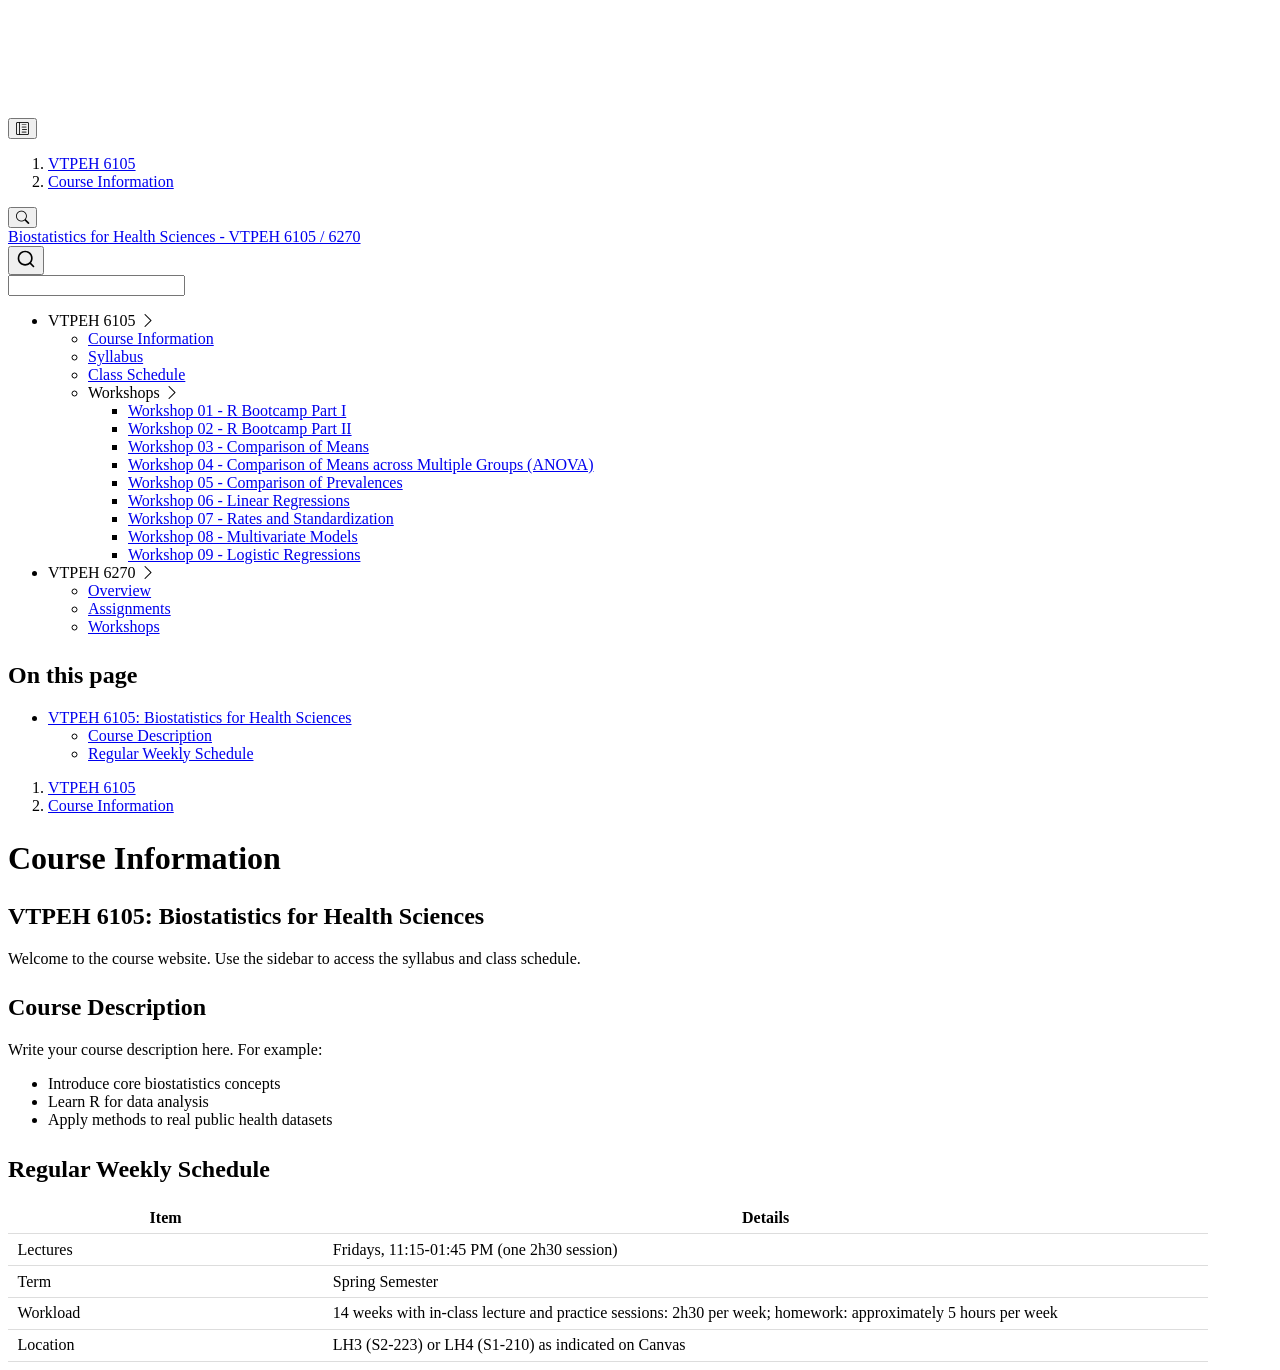
==== commit ec5d43c7: "Integrate workshop resources and refresh site output" ====
--- a/docs/index.html
+++ b/docs/index.html
@@ -7,7 +7,7 @@
 <meta name="viewport" content="width=device-width, initial-scale=1.0, user-scalable=yes">
 
 
-<title>VTPEH 6105 Workshops – Biostatistics for Health Sciences - VTPEH 6105 / 6270</title>
+<title>Course Information – Biostatistics for Health Sciences - VTPEH 6105 / 6270</title>
 <style>
 /* Default styles provided by pandoc.
 ** See https://pandoc.org/MANUAL.html#variables-for-html for config info.
@@ -147,55 +147,55 @@
       <ul id="quarto-sidebar-section-2" class="collapse list-unstyled sidebar-section depth2 ">  
           <li class="sidebar-item">
   <div class="sidebar-item-container"> 
-  <a href="./Classes-selected (1)/01-23 - Workshop 01 - R Bootcamp Part I/VTPEH6105-WS01-R-Bootcamp-Part-I.html" class="sidebar-item-text sidebar-link">
+  <a href="./Workshops/Classes-selected/01-23 - Workshop 01 - R Bootcamp Part I/VTPEH6105-WS01-R-Bootcamp-Part-I.pdf" class="sidebar-item-text sidebar-link">
  <span class="menu-text">Workshop 01 - R Bootcamp Part I</span></a>
   </div>
 </li>
           <li class="sidebar-item">
   <div class="sidebar-item-container"> 
-  <a href="./Classes-selected (1)/01-30 - Workshop 02 - R Bootcamp Part II/VTPEH6105-WS02-R-Bootcamp-Part-II.html" class="sidebar-item-text sidebar-link">
+  <a href="./Workshops/Classes-selected/01-30 - Workshop 02 - R Bootcamp Part II/VTPEH6105-WS02-R-Bootcamp-Part-II.pdf" class="sidebar-item-text sidebar-link">
  <span class="menu-text">Workshop 02 - R Bootcamp Part II</span></a>
   </div>
 </li>
           <li class="sidebar-item">
   <div class="sidebar-item-container"> 
-  <a href="./Classes-selected (1)/02-13 - Workshop 04 - Comparison of Means/VTPEH6105-WS04-Mean-Comparison.html" class="sidebar-item-text sidebar-link">
+  <a href="./Workshops/Classes-selected/02-13 - Workshop 04 - Comparison of Means/VTPEH6105-WS04-Mean-Comparison.pdf" class="sidebar-item-text sidebar-link">
  <span class="menu-text">Workshop 03 - Comparison of Means</span></a>
   </div>
 </li>
           <li class="sidebar-item">
   <div class="sidebar-item-container"> 
-  <a href="./02-20 - Workshop 05 - Comparison of Means across Multiple Groups/VTPEH6105-WS05-ANOVAs.html" class="sidebar-item-text sidebar-link">
+  <a href="./Workshops/Classes-selected (1)/02-20 - Workshop 05 - Comparison of Means across Multiple Groups/VTPEH6105-WS05-ANOVAs.pdf" class="sidebar-item-text sidebar-link">
  <span class="menu-text">Workshop 04 - Comparison of Means across Multiple Groups (ANOVA)</span></a>
   </div>
 </li>
           <li class="sidebar-item">
   <div class="sidebar-item-container"> 
-  <a href="./02-27 - Workshop 06 - Comparison of Prevalences/VTPEH6105-WS06-Comparison-of-Prevalences.html" class="sidebar-item-text sidebar-link">
+  <a href="./Workshops/Classes-selected (1)/02-27 - Workshop 06 - Comparison of Prevalences/VTPEH6105-WS06-Comparison-of-Prevalences.pdf" class="sidebar-item-text sidebar-link">
  <span class="menu-text">Workshop 05 - Comparison of Prevalences</span></a>
   </div>
 </li>
           <li class="sidebar-item">
   <div class="sidebar-item-container"> 
-  <a href="./03-06 - Workshop 07 - Linear Regressions/VTPEH6105-WS07-Linear-Regressions.html" class="sidebar-item-text sidebar-link">
+  <a href="./Workshops/Classes-selected (1)/03-06 - Workshop 07 - Linear Regressions/VTPEH6105-WS07-Linear-Regressions.pdf" class="sidebar-item-text sidebar-link">
  <span class="menu-text">Workshop 06 - Linear Regressions</span></a>
   </div>
 </li>
           <li class="sidebar-item">
   <div class="sidebar-item-container"> 
-  <a href="./03-13 - Workshop 08 - Rates and Standardization/VTPEH6105 - Workshop 08 - Rates and Standardization.docx" class="sidebar-item-text sidebar-link">
+  <a href="./Workshops/Classes-selected (1)/03-13 - Workshop 08 - Rates and Standardization/VTPEH6105 - Workshop 08 - Rates and Standardization.docx" class="sidebar-item-text sidebar-link">
  <span class="menu-text">Workshop 07 - Rates and Standardization</span></a>
   </div>
 </li>
           <li class="sidebar-item">
   <div class="sidebar-item-container"> 
-  <a href="./03-20 - Workshop 09 - Multivariate Models/VTPEH6105-WS09-Multivariate-Model.html" class="sidebar-item-text sidebar-link">
+  <a href="./Workshops/Classes-selected (1)/03-20 - Workshop 09 - Multivariate Models/VTPEH6105-WS09-Multivariate-Model.html" class="sidebar-item-text sidebar-link">
  <span class="menu-text">Workshop 08 - Multivariate Models</span></a>
   </div>
 </li>
           <li class="sidebar-item">
   <div class="sidebar-item-container"> 
-  <a href="./03-27 - Workshop 10 - Logistic Regressions/VTPEH6105-WS10-Logistic-Regressions.html" class="sidebar-item-text sidebar-link">
+  <a href="./Workshops/Classes-selected (1)/03-27 - Workshop 10 - Logistic Regressions/VTPEH6105-WS10-Logistic-Regressions.html" class="sidebar-item-text sidebar-link">
  <span class="menu-text">Workshop 09 - Logistic Regressions</span></a>
   </div>
 </li>
@@ -214,19 +214,19 @@
       <ul id="quarto-sidebar-section-3" class="collapse list-unstyled sidebar-section depth1 show">  
           <li class="sidebar-item">
   <div class="sidebar-item-container"> 
-  <a href="./6270/index.qmd" class="sidebar-item-text sidebar-link">
+  <a href="./6270/6270/index.html" class="sidebar-item-text sidebar-link">
  <span class="menu-text">Overview</span></a>
   </div>
 </li>
           <li class="sidebar-item">
   <div class="sidebar-item-container"> 
-  <a href="./6270/assignments.qmd" class="sidebar-item-text sidebar-link">
+  <a href="./6270/6270/6270/assignments.html" class="sidebar-item-text sidebar-link">
  <span class="menu-text">Assignments</span></a>
   </div>
 </li>
           <li class="sidebar-item">
   <div class="sidebar-item-container"> 
-  <a href="./6270/workshops.qmd" class="sidebar-item-text sidebar-link">
+  <a href="./6270/6270/6270/workshops.html" class="sidebar-item-text sidebar-link">
  <span class="menu-text">Workshops</span></a>
   </div>
 </li>
@@ -246,20 +246,6 @@
   <ul class="collapse">
   <li><a href="#course-description" id="toc-course-description" class="nav-link" data-scroll-target="#course-description">Course Description</a></li>
   <li><a href="#regular-weekly-schedule" id="toc-regular-weekly-schedule" class="nav-link" data-scroll-target="#regular-weekly-schedule">Regular Weekly Schedule</a></li>
-  <li><a href="#week-1" id="toc-week-1" class="nav-link" data-scroll-target="#week-1">Week 1</a></li>
-  <li><a href="#week-2" id="toc-week-2" class="nav-link" data-scroll-target="#week-2">Week 2</a></li>
-  <li><a href="#week-3" id="toc-week-3" class="nav-link" data-scroll-target="#week-3">Week 3</a></li>
-  <li><a href="#download-syllabus" id="toc-download-syllabus" class="nav-link" data-scroll-target="#download-syllabus">Download Syllabus</a></li>
-  <li><a href="#grading" id="toc-grading" class="nav-link" data-scroll-target="#grading">Grading</a></li>
-  <li><a href="#workshop-01" id="toc-workshop-01" class="nav-link" data-scroll-target="#workshop-01">Workshop 01</a></li>
-  <li><a href="#workshop-02" id="toc-workshop-02" class="nav-link" data-scroll-target="#workshop-02">Workshop 02</a></li>
-  <li><a href="#workshop-03" id="toc-workshop-03" class="nav-link" data-scroll-target="#workshop-03">Workshop 03</a></li>
-  <li><a href="#workshop-04" id="toc-workshop-04" class="nav-link" data-scroll-target="#workshop-04">Workshop 04</a></li>
-  <li><a href="#workshop-05" id="toc-workshop-05" class="nav-link" data-scroll-target="#workshop-05">Workshop 05</a></li>
-  <li><a href="#workshop-06" id="toc-workshop-06" class="nav-link" data-scroll-target="#workshop-06">Workshop 06</a></li>
-  <li><a href="#workshop-07" id="toc-workshop-07" class="nav-link" data-scroll-target="#workshop-07">Workshop 07</a></li>
-  <li><a href="#workshop-08" id="toc-workshop-08" class="nav-link" data-scroll-target="#workshop-08">Workshop 08</a></li>
-  <li><a href="#workshop-09" id="toc-workshop-09" class="nav-link" data-scroll-target="#workshop-09">Workshop 09</a></li>
   </ul></li>
   </ul>
 </nav>
@@ -269,7 +255,7 @@
 
 <header id="title-block-header" class="quarto-title-block default"><nav class="quarto-page-breadcrumbs quarto-title-breadcrumbs d-none d-lg-block" aria-label="breadcrumb"><ol class="breadcrumb"><li class="breadcrumb-item"><a href="./index.html">VTPEH 6105</a></li><li class="breadcrumb-item"><a href="./index.html">Course Information</a></li></ol></nav>
 <div class="quarto-title">
-<h1 class="title">VTPEH 6105 Workshops</h1>
+<h1 class="title">Course Information</h1>
 </div>
 
 
@@ -314,7 +300,7 @@
 <tbody>
 <tr class="odd">
 <td>Lectures</td>
-<td>Fridays (Friday, 11:15-01:45 PM (one 2h30 session))</td>
+<td>Fridays, 11:15-01:45 PM (one 2h30 session)</td>
 </tr>
 <tr class="even">
 <td>Term</td>
@@ -322,91 +308,16 @@
 </tr>
 <tr class="odd">
 <td>Workload</td>
-<td>14 weeks with: - In class lecture and practice sessions: 2h30 per week - Homework: approximately 5 hours per week</td>
+<td>14 weeks with in-class lecture and practice sessions: 2h30 per week; homework: approximately 5 hours per week</td>
 </tr>
 <tr class="even">
-<td>Workload</td>
-<td>14 weeks with: - In class lecture and practice sessions: 2h30 per week - Homework: approximately 5 hours per week</td>
-</tr>
-<tr class="odd">
-<td>Location LH3 (S2-223) or LH4 (S1-210) as indicated on Canvas</td>
-<td></td>
+<td>Location</td>
+<td>LH3 (S2-223) or LH4 (S1-210) as indicated on Canvas</td>
 </tr>
 </tbody>
 </table>
 
 
-</section>
-<section id="week-1" class="level2">
-<h2 class="anchored" data-anchor-id="week-1">Week 1</h2>
-<ul>
-<li>Topic: Introduction and course overview</li>
-<li>Reading: Chapter 1</li>
-</ul>
-</section>
-<section id="week-2" class="level2">
-<h2 class="anchored" data-anchor-id="week-2">Week 2</h2>
-<ul>
-<li>Topic: Probability review</li>
-<li>Reading: Chapter 2</li>
-</ul>
-</section>
-<section id="week-3" class="level2">
-<h2 class="anchored" data-anchor-id="week-3">Week 3</h2>
-<ul>
-<li>Topic: Random variables and distributions</li>
-<li>Reading: Chapter 3</li>
-</ul>
-</section>
-<section id="download-syllabus" class="level2">
-<h2 class="anchored" data-anchor-id="download-syllabus">Download Syllabus</h2>
-<p><a href="files/vtpeh-6105-syllabus.pdf">Download the full syllabus (PDF)</a></p>
-<hr>
-</section>
-<section id="grading" class="level2">
-<h2 class="anchored" data-anchor-id="grading">Grading</h2>
-<ul>
-<li>Homework: 40%</li>
-<li>Project: 40%</li>
-<li>Participation: 20%</li>
-</ul>
-<p>This page lists Workshops 1 through 9 for VTPEH 6105.</p>
-</section>
-<section id="workshop-01" class="level2">
-<h2 class="anchored" data-anchor-id="workshop-01">Workshop 01</h2>
-<p><a href="Classes-selected (1)/01-23 - Workshop 01 - R Bootcamp Part I/VTPEH6105-WS01-R-Bootcamp-Part-I.html">Workshop 01 - R Bootcamp Part I</a></p>
-</section>
-<section id="workshop-02" class="level2">
-<h2 class="anchored" data-anchor-id="workshop-02">Workshop 02</h2>
-<p><a href="Classes-selected (1)/01-30 - Workshop 02 - R Bootcamp Part II/VTPEH6105-WS02-R-Bootcamp-Part-II.html">Workshop 02 - R Bootcamp Part II</a></p>
-</section>
-<section id="workshop-03" class="level2">
-<h2 class="anchored" data-anchor-id="workshop-03">Workshop 03</h2>
-<p><a href="Classes-selected (1)/02-13 - Workshop 04 - Comparison of Means/VTPEH6105-WS04-Mean-Comparison.html">Workshop 03 - Comparison of Means</a></p>
-</section>
-<section id="workshop-04" class="level2">
-<h2 class="anchored" data-anchor-id="workshop-04">Workshop 04</h2>
-<p><a href="02-20 - Workshop 05 - Comparison of Means across Multiple Groups/VTPEH6105-WS05-ANOVAs.html">Workshop 04 - Comparison of Means across Multiple Groups (ANOVA)</a></p>
-</section>
-<section id="workshop-05" class="level2">
-<h2 class="anchored" data-anchor-id="workshop-05">Workshop 05</h2>
-<p><a href="02-27 - Workshop 06 - Comparison of Prevalences/VTPEH6105-WS06-Comparison-of-Prevalences.html">Workshop 05 - Comparison of Prevalences</a></p>
-</section>
-<section id="workshop-06" class="level2">
-<h2 class="anchored" data-anchor-id="workshop-06">Workshop 06</h2>
-<p><a href="03-06 - Workshop 07 - Linear Regressions/VTPEH6105-WS07-Linear-Regressions.html">Workshop 06 - Linear Regressions</a></p>
-</section>
-<section id="workshop-07" class="level2">
-<h2 class="anchored" data-anchor-id="workshop-07">Workshop 07</h2>
-<p><a href="03-13 - Workshop 08 - Rates and Standardization/VTPEH6105 - Workshop 08 - Rates and Standardization.docx">Workshop 07 - Rates and Standardization (DOCX)</a></p>
-</section>
-<section id="workshop-08" class="level2">
-<h2 class="anchored" data-anchor-id="workshop-08">Workshop 08</h2>
-<p><a href="03-20 - Workshop 09 - Multivariate Models/VTPEH6105-WS09-Multivariate-Model.html">Workshop 08 - Multivariate Models</a></p>
-</section>
-<section id="workshop-09" class="level2">
-<h2 class="anchored" data-anchor-id="workshop-09">Workshop 09</h2>
-<p><a href="03-27 - Workshop 10 - Logistic Regressions/VTPEH6105-WS10-Logistic-Regressions.html">Workshop 09 - Logistic Regressions</a></p>
 </section>
 </section>
 
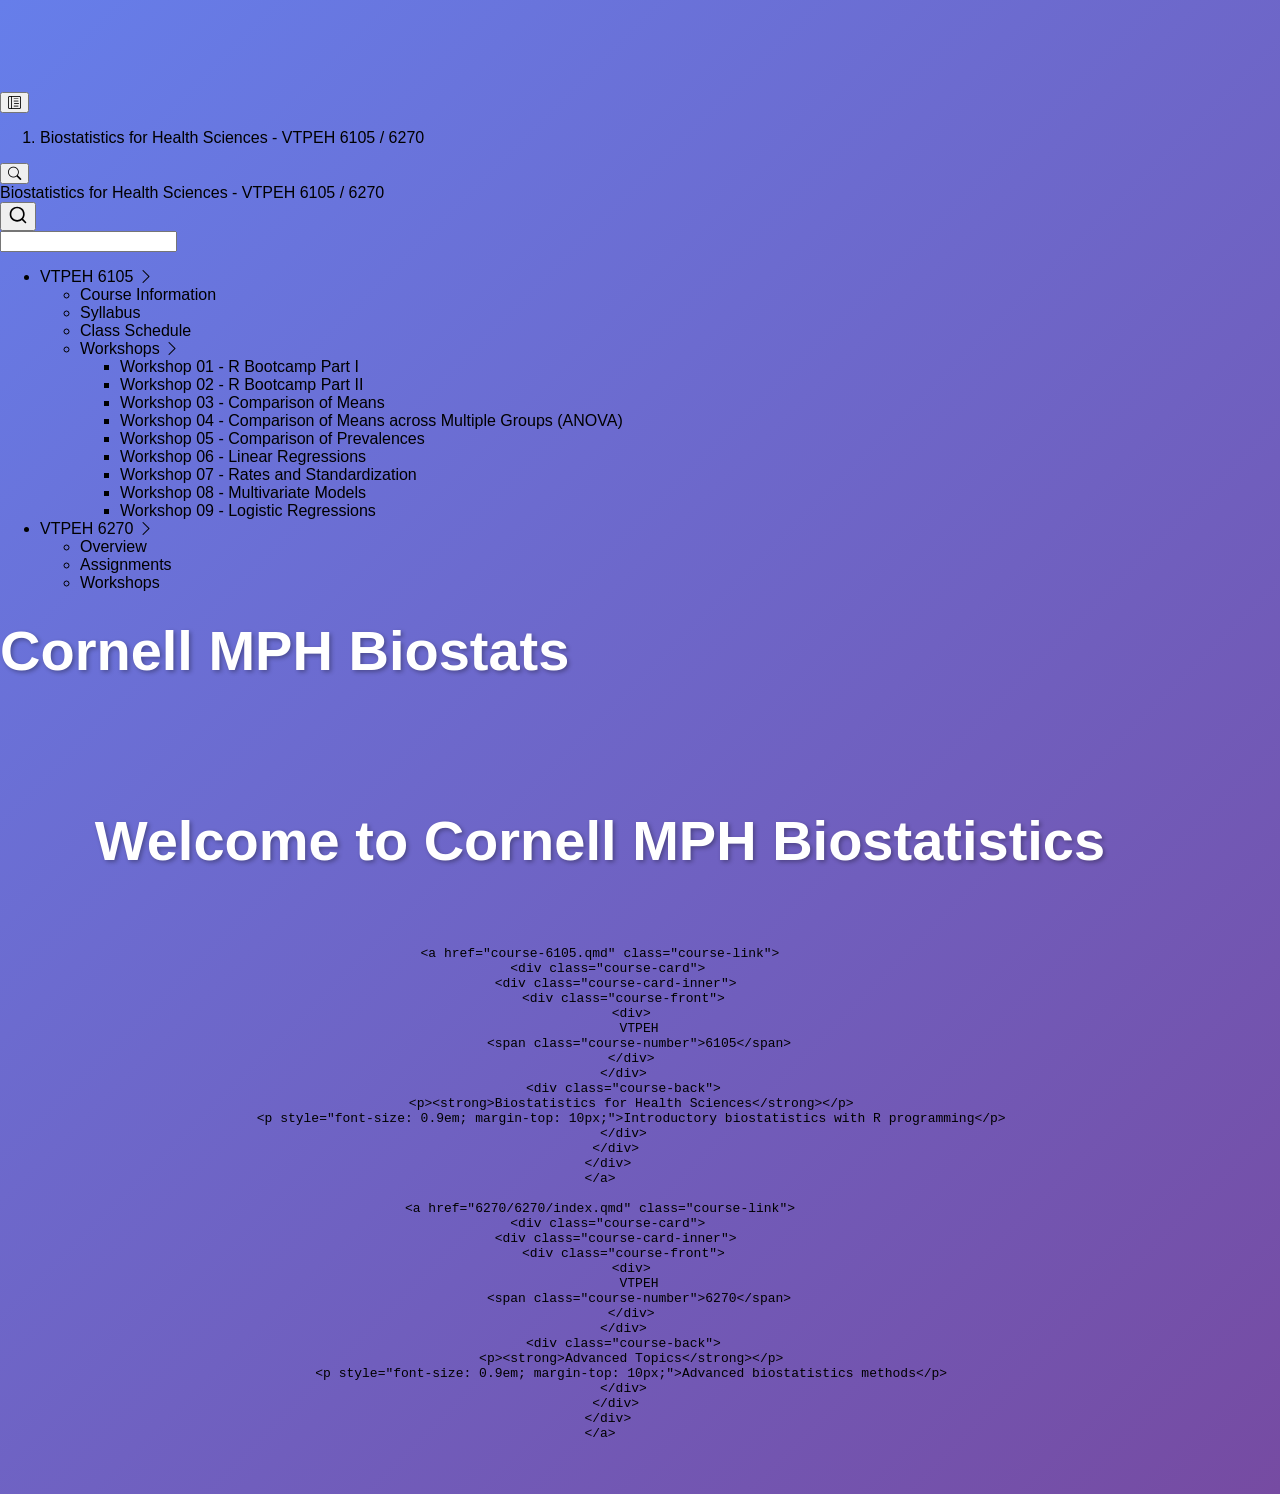
==== commit 6877ee1b: "Restructure site: shared landing page, merged syllabus+schedule, cleaner UI" ====
--- a/docs/index.html
+++ b/docs/index.html
@@ -7,7 +7,7 @@
 <meta name="viewport" content="width=device-width, initial-scale=1.0, user-scalable=yes">
 
 
-<title>Course Information – Biostatistics for Health Sciences - VTPEH 6105 / 6270</title>
+<title>Cornell MPH Biostats – Biostatistics for Health Sciences - VTPEH 6105 / 6270</title>
 <style>
 /* Default styles provided by pandoc.
 ** See https://pandoc.org/MANUAL.html#variables-for-html for config info.
@@ -84,7 +84,9 @@
       <button type="button" class="quarto-btn-toggle btn" data-bs-toggle="collapse" role="button" data-bs-target=".quarto-sidebar-collapse-item" aria-controls="quarto-sidebar" aria-expanded="false" aria-label="Toggle sidebar navigation" onclick="if (window.quartoToggleHeadroom) { window.quartoToggleHeadroom(); }">
         <i class="bi bi-layout-text-sidebar-reverse"></i>
       </button>
-        <nav class="quarto-page-breadcrumbs" aria-label="breadcrumb"><ol class="breadcrumb"><li class="breadcrumb-item"><a href="./index.html">VTPEH 6105</a></li><li class="breadcrumb-item"><a href="./index.html">Course Information</a></li></ol></nav>
+        <nav class="quarto-page-breadcrumbs" aria-label="breadcrumb"><ol class="breadcrumb"><li class="breadcrumb-item">
+      Biostatistics for Health Sciences - VTPEH 6105 / 6270
+      </li></ol></nav>
         <a class="flex-grow-1" role="navigation" data-bs-toggle="collapse" data-bs-target=".quarto-sidebar-collapse-item" aria-controls="quarto-sidebar" aria-expanded="false" aria-label="Toggle sidebar navigation" onclick="if (window.quartoToggleHeadroom) { window.quartoToggleHeadroom(); }">      
         </a>
       <button type="button" class="btn quarto-search-button" aria-label="Search" onclick="window.quartoOpenSearch();">
@@ -120,7 +122,7 @@
       <ul id="quarto-sidebar-section-1" class="collapse list-unstyled sidebar-section depth1 show">  
           <li class="sidebar-item">
   <div class="sidebar-item-container"> 
-  <a href="./index.html" class="sidebar-item-text sidebar-link active">
+  <a href="./course-6105.html" class="sidebar-item-text sidebar-link">
  <span class="menu-text">Course Information</span></a>
   </div>
 </li>
@@ -237,25 +239,15 @@
 </nav>
 <div id="quarto-sidebar-glass" class="quarto-sidebar-collapse-item" data-bs-toggle="collapse" data-bs-target=".quarto-sidebar-collapse-item"></div>
 <!-- margin-sidebar -->
-    <div id="quarto-margin-sidebar" class="sidebar margin-sidebar">
-        <nav id="TOC" role="doc-toc" class="toc-active">
-    <h2 id="toc-title">On this page</h2>
-   
-  <ul>
-  <li><a href="#vtpeh-6105-biostatistics-for-health-sciences" id="toc-vtpeh-6105-biostatistics-for-health-sciences" class="nav-link active" data-scroll-target="#vtpeh-6105-biostatistics-for-health-sciences">VTPEH 6105: Biostatistics for Health Sciences</a>
-  <ul class="collapse">
-  <li><a href="#course-description" id="toc-course-description" class="nav-link" data-scroll-target="#course-description">Course Description</a></li>
-  <li><a href="#regular-weekly-schedule" id="toc-regular-weekly-schedule" class="nav-link" data-scroll-target="#regular-weekly-schedule">Regular Weekly Schedule</a></li>
-  </ul></li>
-  </ul>
-</nav>
+    <div id="quarto-margin-sidebar" class="sidebar margin-sidebar zindex-bottom">
+        
     </div>
 <!-- main -->
 <main class="content" id="quarto-document-content">
 
-<header id="title-block-header" class="quarto-title-block default"><nav class="quarto-page-breadcrumbs quarto-title-breadcrumbs d-none d-lg-block" aria-label="breadcrumb"><ol class="breadcrumb"><li class="breadcrumb-item"><a href="./index.html">VTPEH 6105</a></li><li class="breadcrumb-item"><a href="./index.html">Course Information</a></li></ol></nav>
+<header id="title-block-header" class="quarto-title-block default">
 <div class="quarto-title">
-<h1 class="title">Course Information</h1>
+<h1 class="title">Cornell MPH Biostats</h1>
 </div>
 
 
@@ -272,54 +264,178 @@
 </header>
 
 
-<section id="vtpeh-6105-biostatistics-for-health-sciences" class="level1">
-<h1>VTPEH 6105: Biostatistics for Health Sciences</h1>
-<p>Welcome to the course website. Use the sidebar to access the syllabus and class schedule.</p>
-<section id="course-description" class="level2">
-<h2 class="anchored" data-anchor-id="course-description">Course Description</h2>
-<p>Write your course description here. For example:</p>
-<ul>
-<li>Introduce core biostatistics concepts</li>
-<li>Learn R for data analysis</li>
-<li>Apply methods to real public health datasets</li>
-</ul>
-</section>
-<section id="regular-weekly-schedule" class="level2">
-<h2 class="anchored" data-anchor-id="regular-weekly-schedule">Regular Weekly Schedule</h2>
-<table class="caption-top table">
-<colgroup>
-<col style="width: 26%">
-<col style="width: 73%">
-</colgroup>
-<thead>
-<tr class="header">
-<th>Item</th>
-<th>Details</th>
-</tr>
-</thead>
-<tbody>
-<tr class="odd">
-<td>Lectures</td>
-<td>Fridays, 11:15-01:45 PM (one 2h30 session)</td>
-</tr>
-<tr class="even">
-<td>Term</td>
-<td>Spring Semester</td>
-</tr>
-<tr class="odd">
-<td>Workload</td>
-<td>14 weeks with in-class lecture and practice sessions: 2h30 per week; homework: approximately 5 hours per week</td>
-</tr>
-<tr class="even">
-<td>Location</td>
-<td>LH3 (S2-223) or LH4 (S1-210) as indicated on Canvas</td>
-</tr>
-</tbody>
-</table>
-
-
-</section>
-</section>
+<style>
+  body {
+    background: linear-gradient(135deg, #667eea 0%, #764ba2 100%);
+    min-height: 100vh;
+    margin: 0;
+    font-family: 'Segoe UI', Tahoma, Geneva, Verdana, sans-serif;
+  }
+
+  .container {
+    max-width: 1200px;
+    margin: 0 auto;
+    padding: 40px 20px;
+    text-align: center;
+  }
+
+  h1 {
+    color: white;
+    font-size: 3.5em;
+    margin-bottom: 60px;
+    text-shadow: 2px 2px 4px rgba(0, 0, 0, 0.3);
+    animation: fadeInDown 1s ease-out;
+  }
+
+  .courses-grid {
+    display: grid;
+    grid-template-columns: repeat(auto-fit, minmax(300px, 1fr));
+    gap: 40px;
+    perspective: 1000px;
+    margin-top: 50px;
+  }
+
+  .course-card {
+    height: 300px;
+    cursor: pointer;
+    position: relative;
+    transition: transform 0.6s;
+    transform-style: preserve-3d;
+  }
+
+  .course-card:hover {
+    transform: rotateY(180deg) rotateX(5deg);
+  }
+
+  .course-card-inner {
+    position: relative;
+    width: 100%;
+    height: 100%;
+    transition: transform 0.6s;
+    transform-style: preserve-3d;
+  }
+
+  .course-card.flipped .course-card-inner {
+    transform: rotateY(180deg);
+  }
+
+  .course-front, .course-back {
+    position: absolute;
+    width: 100%;
+    height: 100%;
+    backface-visibility: hidden;
+    display: flex;
+    align-items: center;
+    justify-content: center;
+    border-radius: 15px;
+    box-shadow: 0 10px 30px rgba(0, 0, 0, 0.3);
+    font-weight: bold;
+    font-size: 2.5em;
+    transition: all 0.3s ease;
+  }
+
+  .course-front {
+    background: linear-gradient(135deg, #667eea 0%, #764ba2 100%);
+    color: white;
+    border: 3px solid rgba(255, 255, 255, 0.5);
+  }
+
+  .course-back {
+    background: linear-gradient(135deg, #f093fb 0%, #f5576c 100%);
+    color: white;
+    transform: rotateY(180deg);
+    padding: 20px;
+    font-size: 1.2em;
+    text-align: center;
+    flex-direction: column;
+  }
+
+  .course-back p {
+    margin: 0;
+    font-weight: normal;
+    font-size: 1em;
+  }
+
+  .course-card:hover .course-front {
+    box-shadow: 0 15px 40px rgba(0, 0, 0, 0.4);
+  }
+
+  a {
+    text-decoration: none;
+    color: inherit;
+  }
+
+  @keyframes fadeInDown {
+    from {
+      opacity: 0;
+      transform: translateY(-20px);
+    }
+    to {
+      opacity: 1;
+      transform: translateY(0);
+    }
+  }
+
+  .course-number {
+    display: block;
+    font-size: 1.2em;
+    margin-top: 10px;
+    opacity: 0.9;
+  }
+</style>
+<div class="container">
+<h1>
+Welcome to Cornell MPH Biostatistics
+</h1>
+<div class="courses-grid">
+<pre><code>&lt;a href="course-6105.qmd" class="course-link"&gt;
+  &lt;div class="course-card"&gt;
+    &lt;div class="course-card-inner"&gt;
+      &lt;div class="course-front"&gt;
+        &lt;div&gt;
+          VTPEH
+          &lt;span class="course-number"&gt;6105&lt;/span&gt;
+        &lt;/div&gt;
+      &lt;/div&gt;
+      &lt;div class="course-back"&gt;
+        &lt;p&gt;&lt;strong&gt;Biostatistics for Health Sciences&lt;/strong&gt;&lt;/p&gt;
+        &lt;p style="font-size: 0.9em; margin-top: 10px;"&gt;Introductory biostatistics with R programming&lt;/p&gt;
+      &lt;/div&gt;
+    &lt;/div&gt;
+  &lt;/div&gt;
+&lt;/a&gt;
+
+&lt;a href="6270/6270/index.qmd" class="course-link"&gt;
+  &lt;div class="course-card"&gt;
+    &lt;div class="course-card-inner"&gt;
+      &lt;div class="course-front"&gt;
+        &lt;div&gt;
+          VTPEH
+          &lt;span class="course-number"&gt;6270&lt;/span&gt;
+        &lt;/div&gt;
+      &lt;/div&gt;
+      &lt;div class="course-back"&gt;
+        &lt;p&gt;&lt;strong&gt;Advanced Topics&lt;/strong&gt;&lt;/p&gt;
+        &lt;p style="font-size: 0.9em; margin-top: 10px;"&gt;Advanced biostatistics methods&lt;/p&gt;
+      &lt;/div&gt;
+    &lt;/div&gt;
+  &lt;/div&gt;
+&lt;/a&gt;</code></pre>
+</div>
+</div>
+<script>
+  document.querySelectorAll('.course-card').forEach(card => {
+    card.addEventListener('click', function(e) {
+      if (e.target.closest('a')) {
+        // Let the link handle navigation
+        return;
+      }
+      this.classList.toggle('flipped');
+    });
+  });
+</script>
+
+
 
 </main> <!-- /main -->
 <script id="quarto-html-after-body" type="application/javascript">
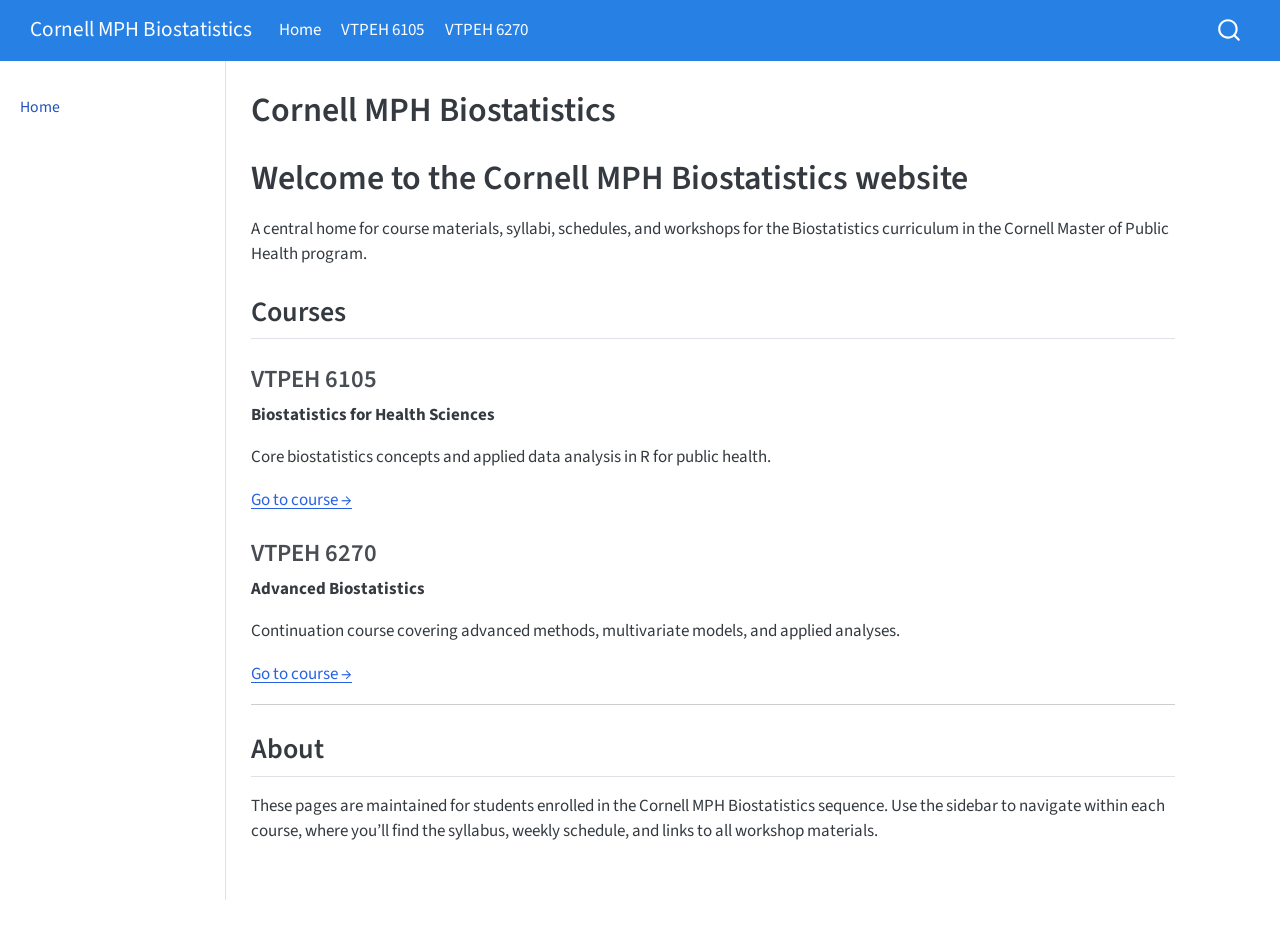
==== commit e01f6cf5: "Restore original styles, re-render site" ====
--- a/docs/index.html
+++ b/docs/index.html
@@ -7,7 +7,7 @@
 <meta name="viewport" content="width=device-width, initial-scale=1.0, user-scalable=yes">
 
 
-<title>Cornell MPH Biostats – Biostatistics for Health Sciences - VTPEH 6105 / 6270</title>
+<title>Cornell MPH Biostatistics</title>
 <style>
 /* Default styles provided by pandoc.
 ** See https://pandoc.org/MANUAL.html#variables-for-html for config info.
@@ -42,13 +42,13 @@
 <link href="site_libs/quarto-html/quarto-syntax-highlighting-dfa48a90d809c806c7ea2d5aecd9fc66.css" rel="stylesheet" id="quarto-text-highlighting-styles">
 <script src="site_libs/bootstrap/bootstrap.min.js"></script>
 <link href="site_libs/bootstrap/bootstrap-icons.css" rel="stylesheet">
-<link href="site_libs/bootstrap/bootstrap-787e033c7b6f65c9dfccb6078e5d2d34.min.css" rel="stylesheet" append-hash="true" id="quarto-bootstrap" data-mode="light">
+<link href="site_libs/bootstrap/bootstrap-710bfd4a0cf9076b3fa95aae01494231.min.css" rel="stylesheet" append-hash="true" id="quarto-bootstrap" data-mode="light">
 <script id="quarto-search-options" type="application/json">{
-  "location": "sidebar",
+  "location": "navbar",
   "copy-button": false,
   "collapse-after": 3,
-  "panel-placement": "start",
-  "type": "textbox",
+  "panel-placement": "end",
+  "type": "overlay",
   "limit": 50,
   "keyboard-shortcut": [
     "f",
@@ -75,184 +75,81 @@
 <link rel="stylesheet" href="styles.css">
 </head>
 
-<body class="nav-sidebar docked quarto-light">
+<body class="nav-sidebar docked nav-fixed quarto-light">
 
 <div id="quarto-search-results"></div>
   <header id="quarto-header" class="headroom fixed-top">
+    <nav class="navbar navbar-expand-lg " data-bs-theme="dark">
+      <div class="navbar-container container-fluid">
+      <div class="navbar-brand-container mx-auto">
+    <a class="navbar-brand" href="./index.html">
+    <span class="navbar-title">Cornell MPH Biostatistics</span>
+    </a>
+  </div>
+            <div id="quarto-search" class="" title="Search"></div>
+          <button class="navbar-toggler" type="button" data-bs-toggle="collapse" data-bs-target="#navbarCollapse" aria-controls="navbarCollapse" role="menu" aria-expanded="false" aria-label="Toggle navigation" onclick="if (window.quartoToggleHeadroom) { window.quartoToggleHeadroom(); }">
+  <span class="navbar-toggler-icon"></span>
+</button>
+          <div class="collapse navbar-collapse" id="navbarCollapse">
+            <ul class="navbar-nav navbar-nav-scroll me-auto">
+  <li class="nav-item">
+    <a class="nav-link active" href="./index.html" aria-current="page"> 
+<span class="menu-text">Home</span></a>
+  </li>  
+  <li class="nav-item">
+    <a class="nav-link" href="./6105/index.html"> 
+<span class="menu-text">VTPEH 6105</span></a>
+  </li>  
+  <li class="nav-item">
+    <a class="nav-link" href="./6270/6270/index.html"> 
+<span class="menu-text">VTPEH 6270</span></a>
+  </li>  
+</ul>
+          </div> <!-- /navcollapse -->
+            <div class="quarto-navbar-tools">
+</div>
+      </div> <!-- /container-fluid -->
+    </nav>
   <nav class="quarto-secondary-nav">
     <div class="container-fluid d-flex">
       <button type="button" class="quarto-btn-toggle btn" data-bs-toggle="collapse" role="button" data-bs-target=".quarto-sidebar-collapse-item" aria-controls="quarto-sidebar" aria-expanded="false" aria-label="Toggle sidebar navigation" onclick="if (window.quartoToggleHeadroom) { window.quartoToggleHeadroom(); }">
         <i class="bi bi-layout-text-sidebar-reverse"></i>
       </button>
-        <nav class="quarto-page-breadcrumbs" aria-label="breadcrumb"><ol class="breadcrumb"><li class="breadcrumb-item">
-      Biostatistics for Health Sciences - VTPEH 6105 / 6270
-      </li></ol></nav>
+        <nav class="quarto-page-breadcrumbs" aria-label="breadcrumb"><ol class="breadcrumb"><li class="breadcrumb-item"><a href="./index.html">Home</a></li></ol></nav>
         <a class="flex-grow-1" role="navigation" data-bs-toggle="collapse" data-bs-target=".quarto-sidebar-collapse-item" aria-controls="quarto-sidebar" aria-expanded="false" aria-label="Toggle sidebar navigation" onclick="if (window.quartoToggleHeadroom) { window.quartoToggleHeadroom(); }">      
         </a>
-      <button type="button" class="btn quarto-search-button" aria-label="Search" onclick="window.quartoOpenSearch();">
-        <i class="bi bi-search"></i>
-      </button>
     </div>
   </nav>
 </header>
 <!-- content -->
-<div id="quarto-content" class="quarto-container page-columns page-rows-contents page-layout-article">
+<div id="quarto-content" class="quarto-container page-columns page-rows-contents page-layout-full page-navbar">
 <!-- sidebar -->
   <nav id="quarto-sidebar" class="sidebar collapse collapse-horizontal quarto-sidebar-collapse-item sidebar-navigation docked overflow-auto">
-    <div class="pt-lg-2 mt-2 text-left sidebar-header">
-    <div class="sidebar-title mb-0 py-0">
-      <a href="./">Biostatistics for Health Sciences - VTPEH 6105 / 6270</a> 
-    </div>
-      </div>
-        <div class="mt-2 flex-shrink-0 align-items-center">
-        <div class="sidebar-search">
-        <div id="quarto-search" class="" title="Search"></div>
-        </div>
-        </div>
     <div class="sidebar-menu-container"> 
     <ul class="list-unstyled mt-1">
-        <li class="sidebar-item sidebar-item-section">
-      <div class="sidebar-item-container"> 
-            <a class="sidebar-item-text sidebar-link text-start" data-bs-toggle="collapse" data-bs-target="#quarto-sidebar-section-1" role="navigation" aria-expanded="true">
- <span class="menu-text">VTPEH 6105</span></a>
-          <a class="sidebar-item-toggle text-start" data-bs-toggle="collapse" data-bs-target="#quarto-sidebar-section-1" role="navigation" aria-expanded="true" aria-label="Toggle section">
-            <i class="bi bi-chevron-right ms-2"></i>
-          </a> 
-      </div>
-      <ul id="quarto-sidebar-section-1" class="collapse list-unstyled sidebar-section depth1 show">  
-          <li class="sidebar-item">
+        <li class="sidebar-item">
   <div class="sidebar-item-container"> 
-  <a href="./course-6105.html" class="sidebar-item-text sidebar-link">
- <span class="menu-text">Course Information</span></a>
+  <a href="./index.html" class="sidebar-item-text sidebar-link active">
+ <span class="menu-text">Home</span></a>
   </div>
 </li>
-          <li class="sidebar-item">
-  <div class="sidebar-item-container"> 
-  <a href="./syllabus.html" class="sidebar-item-text sidebar-link">
- <span class="menu-text">Syllabus</span></a>
-  </div>
-</li>
-          <li class="sidebar-item">
-  <div class="sidebar-item-container"> 
-  <a href="./schedule.html" class="sidebar-item-text sidebar-link">
- <span class="menu-text">Class Schedule</span></a>
-  </div>
-</li>
-          <li class="sidebar-item sidebar-item-section">
-      <div class="sidebar-item-container"> 
-            <a class="sidebar-item-text sidebar-link text-start collapsed" data-bs-toggle="collapse" data-bs-target="#quarto-sidebar-section-2" role="navigation" aria-expanded="false">
- <span class="menu-text">Workshops</span></a>
-          <a class="sidebar-item-toggle text-start collapsed" data-bs-toggle="collapse" data-bs-target="#quarto-sidebar-section-2" role="navigation" aria-expanded="false" aria-label="Toggle section">
-            <i class="bi bi-chevron-right ms-2"></i>
-          </a> 
-      </div>
-      <ul id="quarto-sidebar-section-2" class="collapse list-unstyled sidebar-section depth2 ">  
-          <li class="sidebar-item">
-  <div class="sidebar-item-container"> 
-  <a href="./Workshops/Classes-selected/01-23 - Workshop 01 - R Bootcamp Part I/VTPEH6105-WS01-R-Bootcamp-Part-I.pdf" class="sidebar-item-text sidebar-link">
- <span class="menu-text">Workshop 01 - R Bootcamp Part I</span></a>
-  </div>
-</li>
-          <li class="sidebar-item">
-  <div class="sidebar-item-container"> 
-  <a href="./Workshops/Classes-selected/01-30 - Workshop 02 - R Bootcamp Part II/VTPEH6105-WS02-R-Bootcamp-Part-II.pdf" class="sidebar-item-text sidebar-link">
- <span class="menu-text">Workshop 02 - R Bootcamp Part II</span></a>
-  </div>
-</li>
-          <li class="sidebar-item">
-  <div class="sidebar-item-container"> 
-  <a href="./Workshops/Classes-selected/02-13 - Workshop 04 - Comparison of Means/VTPEH6105-WS04-Mean-Comparison.pdf" class="sidebar-item-text sidebar-link">
- <span class="menu-text">Workshop 03 - Comparison of Means</span></a>
-  </div>
-</li>
-          <li class="sidebar-item">
-  <div class="sidebar-item-container"> 
-  <a href="./Workshops/Classes-selected (1)/02-20 - Workshop 05 - Comparison of Means across Multiple Groups/VTPEH6105-WS05-ANOVAs.pdf" class="sidebar-item-text sidebar-link">
- <span class="menu-text">Workshop 04 - Comparison of Means across Multiple Groups (ANOVA)</span></a>
-  </div>
-</li>
-          <li class="sidebar-item">
-  <div class="sidebar-item-container"> 
-  <a href="./Workshops/Classes-selected (1)/02-27 - Workshop 06 - Comparison of Prevalences/VTPEH6105-WS06-Comparison-of-Prevalences.pdf" class="sidebar-item-text sidebar-link">
- <span class="menu-text">Workshop 05 - Comparison of Prevalences</span></a>
-  </div>
-</li>
-          <li class="sidebar-item">
-  <div class="sidebar-item-container"> 
-  <a href="./Workshops/Classes-selected (1)/03-06 - Workshop 07 - Linear Regressions/VTPEH6105-WS07-Linear-Regressions.pdf" class="sidebar-item-text sidebar-link">
- <span class="menu-text">Workshop 06 - Linear Regressions</span></a>
-  </div>
-</li>
-          <li class="sidebar-item">
-  <div class="sidebar-item-container"> 
-  <a href="./Workshops/Classes-selected (1)/03-13 - Workshop 08 - Rates and Standardization/VTPEH6105 - Workshop 08 - Rates and Standardization.docx" class="sidebar-item-text sidebar-link">
- <span class="menu-text">Workshop 07 - Rates and Standardization</span></a>
-  </div>
-</li>
-          <li class="sidebar-item">
-  <div class="sidebar-item-container"> 
-  <a href="./Workshops/Classes-selected (1)/03-20 - Workshop 09 - Multivariate Models/VTPEH6105-WS09-Multivariate-Model.html" class="sidebar-item-text sidebar-link">
- <span class="menu-text">Workshop 08 - Multivariate Models</span></a>
-  </div>
-</li>
-          <li class="sidebar-item">
-  <div class="sidebar-item-container"> 
-  <a href="./Workshops/Classes-selected (1)/03-27 - Workshop 10 - Logistic Regressions/VTPEH6105-WS10-Logistic-Regressions.html" class="sidebar-item-text sidebar-link">
- <span class="menu-text">Workshop 09 - Logistic Regressions</span></a>
-  </div>
-</li>
-      </ul>
-  </li>
-      </ul>
-  </li>
-        <li class="sidebar-item sidebar-item-section">
-      <div class="sidebar-item-container"> 
-            <a class="sidebar-item-text sidebar-link text-start" data-bs-toggle="collapse" data-bs-target="#quarto-sidebar-section-3" role="navigation" aria-expanded="true">
- <span class="menu-text">VTPEH 6270</span></a>
-          <a class="sidebar-item-toggle text-start" data-bs-toggle="collapse" data-bs-target="#quarto-sidebar-section-3" role="navigation" aria-expanded="true" aria-label="Toggle section">
-            <i class="bi bi-chevron-right ms-2"></i>
-          </a> 
-      </div>
-      <ul id="quarto-sidebar-section-3" class="collapse list-unstyled sidebar-section depth1 show">  
-          <li class="sidebar-item">
-  <div class="sidebar-item-container"> 
-  <a href="./6270/6270/index.html" class="sidebar-item-text sidebar-link">
- <span class="menu-text">Overview</span></a>
-  </div>
-</li>
-          <li class="sidebar-item">
-  <div class="sidebar-item-container"> 
-  <a href="./6270/6270/6270/assignments.html" class="sidebar-item-text sidebar-link">
- <span class="menu-text">Assignments</span></a>
-  </div>
-</li>
-          <li class="sidebar-item">
-  <div class="sidebar-item-container"> 
-  <a href="./6270/6270/6270/workshops.html" class="sidebar-item-text sidebar-link">
- <span class="menu-text">Workshops</span></a>
-  </div>
-</li>
-      </ul>
-  </li>
     </ul>
     </div>
 </nav>
 <div id="quarto-sidebar-glass" class="quarto-sidebar-collapse-item" data-bs-toggle="collapse" data-bs-target=".quarto-sidebar-collapse-item"></div>
 <!-- margin-sidebar -->
-    <div id="quarto-margin-sidebar" class="sidebar margin-sidebar zindex-bottom">
-        
-    </div>
+    
 <!-- main -->
-<main class="content" id="quarto-document-content">
+<main class="content column-page-right" id="quarto-document-content">
 
 <header id="title-block-header" class="quarto-title-block default">
 <div class="quarto-title">
-<h1 class="title">Cornell MPH Biostats</h1>
+<h1 class="title">Cornell MPH Biostatistics</h1>
 </div>
 
 
 
-<div class="quarto-title-meta">
+<div class="quarto-title-meta column-page-right">
 
     
   
@@ -264,178 +161,34 @@
 </header>
 
 
-<style>
-  body {
-    background: linear-gradient(135deg, #667eea 0%, #764ba2 100%);
-    min-height: 100vh;
-    margin: 0;
-    font-family: 'Segoe UI', Tahoma, Geneva, Verdana, sans-serif;
-  }
-
-  .container {
-    max-width: 1200px;
-    margin: 0 auto;
-    padding: 40px 20px;
-    text-align: center;
-  }
-
-  h1 {
-    color: white;
-    font-size: 3.5em;
-    margin-bottom: 60px;
-    text-shadow: 2px 2px 4px rgba(0, 0, 0, 0.3);
-    animation: fadeInDown 1s ease-out;
-  }
-
-  .courses-grid {
-    display: grid;
-    grid-template-columns: repeat(auto-fit, minmax(300px, 1fr));
-    gap: 40px;
-    perspective: 1000px;
-    margin-top: 50px;
-  }
-
-  .course-card {
-    height: 300px;
-    cursor: pointer;
-    position: relative;
-    transition: transform 0.6s;
-    transform-style: preserve-3d;
-  }
-
-  .course-card:hover {
-    transform: rotateY(180deg) rotateX(5deg);
-  }
-
-  .course-card-inner {
-    position: relative;
-    width: 100%;
-    height: 100%;
-    transition: transform 0.6s;
-    transform-style: preserve-3d;
-  }
-
-  .course-card.flipped .course-card-inner {
-    transform: rotateY(180deg);
-  }
-
-  .course-front, .course-back {
-    position: absolute;
-    width: 100%;
-    height: 100%;
-    backface-visibility: hidden;
-    display: flex;
-    align-items: center;
-    justify-content: center;
-    border-radius: 15px;
-    box-shadow: 0 10px 30px rgba(0, 0, 0, 0.3);
-    font-weight: bold;
-    font-size: 2.5em;
-    transition: all 0.3s ease;
-  }
-
-  .course-front {
-    background: linear-gradient(135deg, #667eea 0%, #764ba2 100%);
-    color: white;
-    border: 3px solid rgba(255, 255, 255, 0.5);
-  }
-
-  .course-back {
-    background: linear-gradient(135deg, #f093fb 0%, #f5576c 100%);
-    color: white;
-    transform: rotateY(180deg);
-    padding: 20px;
-    font-size: 1.2em;
-    text-align: center;
-    flex-direction: column;
-  }
-
-  .course-back p {
-    margin: 0;
-    font-weight: normal;
-    font-size: 1em;
-  }
-
-  .course-card:hover .course-front {
-    box-shadow: 0 15px 40px rgba(0, 0, 0, 0.4);
-  }
-
-  a {
-    text-decoration: none;
-    color: inherit;
-  }
-
-  @keyframes fadeInDown {
-    from {
-      opacity: 0;
-      transform: translateY(-20px);
-    }
-    to {
-      opacity: 1;
-      transform: translateY(0);
-    }
-  }
-
-  .course-number {
-    display: block;
-    font-size: 1.2em;
-    margin-top: 10px;
-    opacity: 0.9;
-  }
-</style>
-<div class="container">
-<h1>
-Welcome to Cornell MPH Biostatistics
-</h1>
-<div class="courses-grid">
-<pre><code>&lt;a href="course-6105.qmd" class="course-link"&gt;
-  &lt;div class="course-card"&gt;
-    &lt;div class="course-card-inner"&gt;
-      &lt;div class="course-front"&gt;
-        &lt;div&gt;
-          VTPEH
-          &lt;span class="course-number"&gt;6105&lt;/span&gt;
-        &lt;/div&gt;
-      &lt;/div&gt;
-      &lt;div class="course-back"&gt;
-        &lt;p&gt;&lt;strong&gt;Biostatistics for Health Sciences&lt;/strong&gt;&lt;/p&gt;
-        &lt;p style="font-size: 0.9em; margin-top: 10px;"&gt;Introductory biostatistics with R programming&lt;/p&gt;
-      &lt;/div&gt;
-    &lt;/div&gt;
-  &lt;/div&gt;
-&lt;/a&gt;
-
-&lt;a href="6270/6270/index.qmd" class="course-link"&gt;
-  &lt;div class="course-card"&gt;
-    &lt;div class="course-card-inner"&gt;
-      &lt;div class="course-front"&gt;
-        &lt;div&gt;
-          VTPEH
-          &lt;span class="course-number"&gt;6270&lt;/span&gt;
-        &lt;/div&gt;
-      &lt;/div&gt;
-      &lt;div class="course-back"&gt;
-        &lt;p&gt;&lt;strong&gt;Advanced Topics&lt;/strong&gt;&lt;/p&gt;
-        &lt;p style="font-size: 0.9em; margin-top: 10px;"&gt;Advanced biostatistics methods&lt;/p&gt;
-      &lt;/div&gt;
-    &lt;/div&gt;
-  &lt;/div&gt;
-&lt;/a&gt;</code></pre>
+<section id="welcome-to-the-cornell-mph-biostatistics-website" class="level1 hero">
+<h1>Welcome to the Cornell MPH Biostatistics website</h1>
+<p>A central home for course materials, syllabi, schedules, and workshops for the Biostatistics curriculum in the Cornell Master of Public Health program.</p>
+</section>
+<section id="courses" class="level2">
+<h2 class="anchored" data-anchor-id="courses">Courses</h2>
+<div class="course-grid">
+<section id="vtpeh-6105" class="level3 course-card">
+<h3 class="anchored" data-anchor-id="vtpeh-6105">VTPEH 6105</h3>
+<p><strong>Biostatistics for Health Sciences</strong></p>
+<p>Core biostatistics concepts and applied data analysis in R for public health.</p>
+<p><a href="./6105/index.html" class="course-link">Go to course →</a></p>
+</section>
+<section id="vtpeh-6270" class="level3 course-card">
+<h3 class="anchored" data-anchor-id="vtpeh-6270">VTPEH 6270</h3>
+<p><strong>Advanced Biostatistics</strong></p>
+<p>Continuation course covering advanced methods, multivariate models, and applied analyses.</p>
+<p><a href="./6270/6270/index.html" class="course-link">Go to course →</a></p>
+</section>
 </div>
-</div>
-<script>
-  document.querySelectorAll('.course-card').forEach(card => {
-    card.addEventListener('click', function(e) {
-      if (e.target.closest('a')) {
-        // Let the link handle navigation
-        return;
-      }
-      this.classList.toggle('flipped');
-    });
-  });
-</script>
-
-
+<hr>
+</section>
+<section id="about" class="level2">
+<h2 class="anchored" data-anchor-id="about">About</h2>
+<p>These pages are maintained for students enrolled in the Cornell MPH Biostatistics sequence. Use the sidebar to navigate within each course, where you’ll find the syllabus, weekly schedule, and links to all workshop materials.</p>
+
+
+</section>
 
 </main> <!-- /main -->
 <script id="quarto-html-after-body" type="application/javascript">
@@ -525,6 +278,11 @@
           if (link.dataset.originalHref !== undefined) {
             link.href = link.dataset.originalHref;
           }
+            // target, if specified
+            link.setAttribute("target", "_blank");
+            if (link.getAttribute("rel") === null) {
+              link.setAttribute("rel", "noopener");
+            }
         }
       }
     function tippyHover(el, contentFn, onTriggerFn, onUntriggerFn) {
--- a/docs/styles.css
+++ b/docs/styles.css
@@ -17,4 +17,4 @@
 th, td {
   padding: 0.4rem 0.6rem;
   border-bottom: 1px solid #ddd;
-}
+}
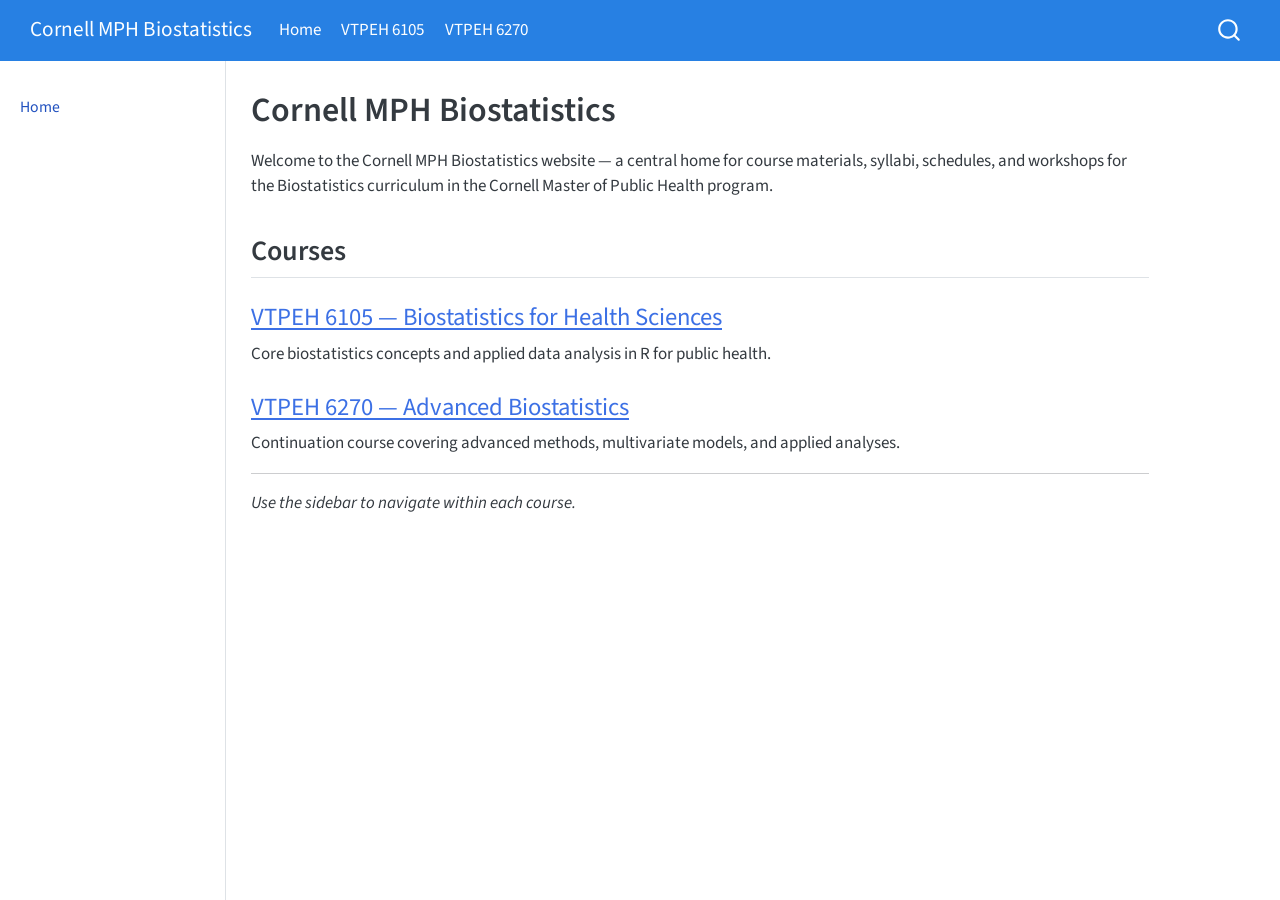
==== commit f67b7c14: "Simplify home page to pure markdown" ====
--- a/docs/index.html
+++ b/docs/index.html
@@ -75,7 +75,7 @@
 <link rel="stylesheet" href="styles.css">
 </head>
 
-<body class="nav-sidebar docked nav-fixed quarto-light">
+<body class="nav-sidebar docked nav-fixed fullcontent quarto-light">
 
 <div id="quarto-search-results"></div>
   <header id="quarto-header" class="headroom fixed-top">
@@ -122,7 +122,7 @@
   </nav>
 </header>
 <!-- content -->
-<div id="quarto-content" class="quarto-container page-columns page-rows-contents page-layout-full page-navbar">
+<div id="quarto-content" class="quarto-container page-columns page-rows-contents page-layout-article page-navbar">
 <!-- sidebar -->
   <nav id="quarto-sidebar" class="sidebar collapse collapse-horizontal quarto-sidebar-collapse-item sidebar-navigation docked overflow-auto">
     <div class="sidebar-menu-container"> 
@@ -140,7 +140,7 @@
 <!-- margin-sidebar -->
     
 <!-- main -->
-<main class="content column-page-right" id="quarto-document-content">
+<main class="content" id="quarto-document-content">
 
 <header id="title-block-header" class="quarto-title-block default">
 <div class="quarto-title">
@@ -149,7 +149,7 @@
 
 
 
-<div class="quarto-title-meta column-page-right">
+<div class="quarto-title-meta">
 
     
   
@@ -161,33 +161,21 @@
 </header>
 
 
-<section id="welcome-to-the-cornell-mph-biostatistics-website" class="level1 hero">
-<h1>Welcome to the Cornell MPH Biostatistics website</h1>
-<p>A central home for course materials, syllabi, schedules, and workshops for the Biostatistics curriculum in the Cornell Master of Public Health program.</p>
-</section>
+<p>Welcome to the Cornell MPH Biostatistics website — a central home for course materials, syllabi, schedules, and workshops for the Biostatistics curriculum in the Cornell Master of Public Health program.</p>
 <section id="courses" class="level2">
 <h2 class="anchored" data-anchor-id="courses">Courses</h2>
-<div class="course-grid">
-<section id="vtpeh-6105" class="level3 course-card">
-<h3 class="anchored" data-anchor-id="vtpeh-6105">VTPEH 6105</h3>
-<p><strong>Biostatistics for Health Sciences</strong></p>
+<section id="vtpeh-6105-biostatistics-for-health-sciences" class="level3">
+<h3 class="anchored" data-anchor-id="vtpeh-6105-biostatistics-for-health-sciences"><a href="./6105/index.html">VTPEH 6105 — Biostatistics for Health Sciences</a></h3>
 <p>Core biostatistics concepts and applied data analysis in R for public health.</p>
-<p><a href="./6105/index.html" class="course-link">Go to course →</a></p>
 </section>
-<section id="vtpeh-6270" class="level3 course-card">
-<h3 class="anchored" data-anchor-id="vtpeh-6270">VTPEH 6270</h3>
-<p><strong>Advanced Biostatistics</strong></p>
+<section id="vtpeh-6270-advanced-biostatistics" class="level3">
+<h3 class="anchored" data-anchor-id="vtpeh-6270-advanced-biostatistics"><a href="./6270/6270/index.html">VTPEH 6270 — Advanced Biostatistics</a></h3>
 <p>Continuation course covering advanced methods, multivariate models, and applied analyses.</p>
-<p><a href="./6270/6270/index.html" class="course-link">Go to course →</a></p>
+<hr>
+<p><em>Use the sidebar to navigate within each course.</em></p>
+
+
 </section>
-</div>
-<hr>
-</section>
-<section id="about" class="level2">
-<h2 class="anchored" data-anchor-id="about">About</h2>
-<p>These pages are maintained for students enrolled in the Cornell MPH Biostatistics sequence. Use the sidebar to navigate within each course, where you’ll find the syllabus, weekly schedule, and links to all workshop materials.</p>
-
-
 </section>
 
 </main> <!-- /main -->
